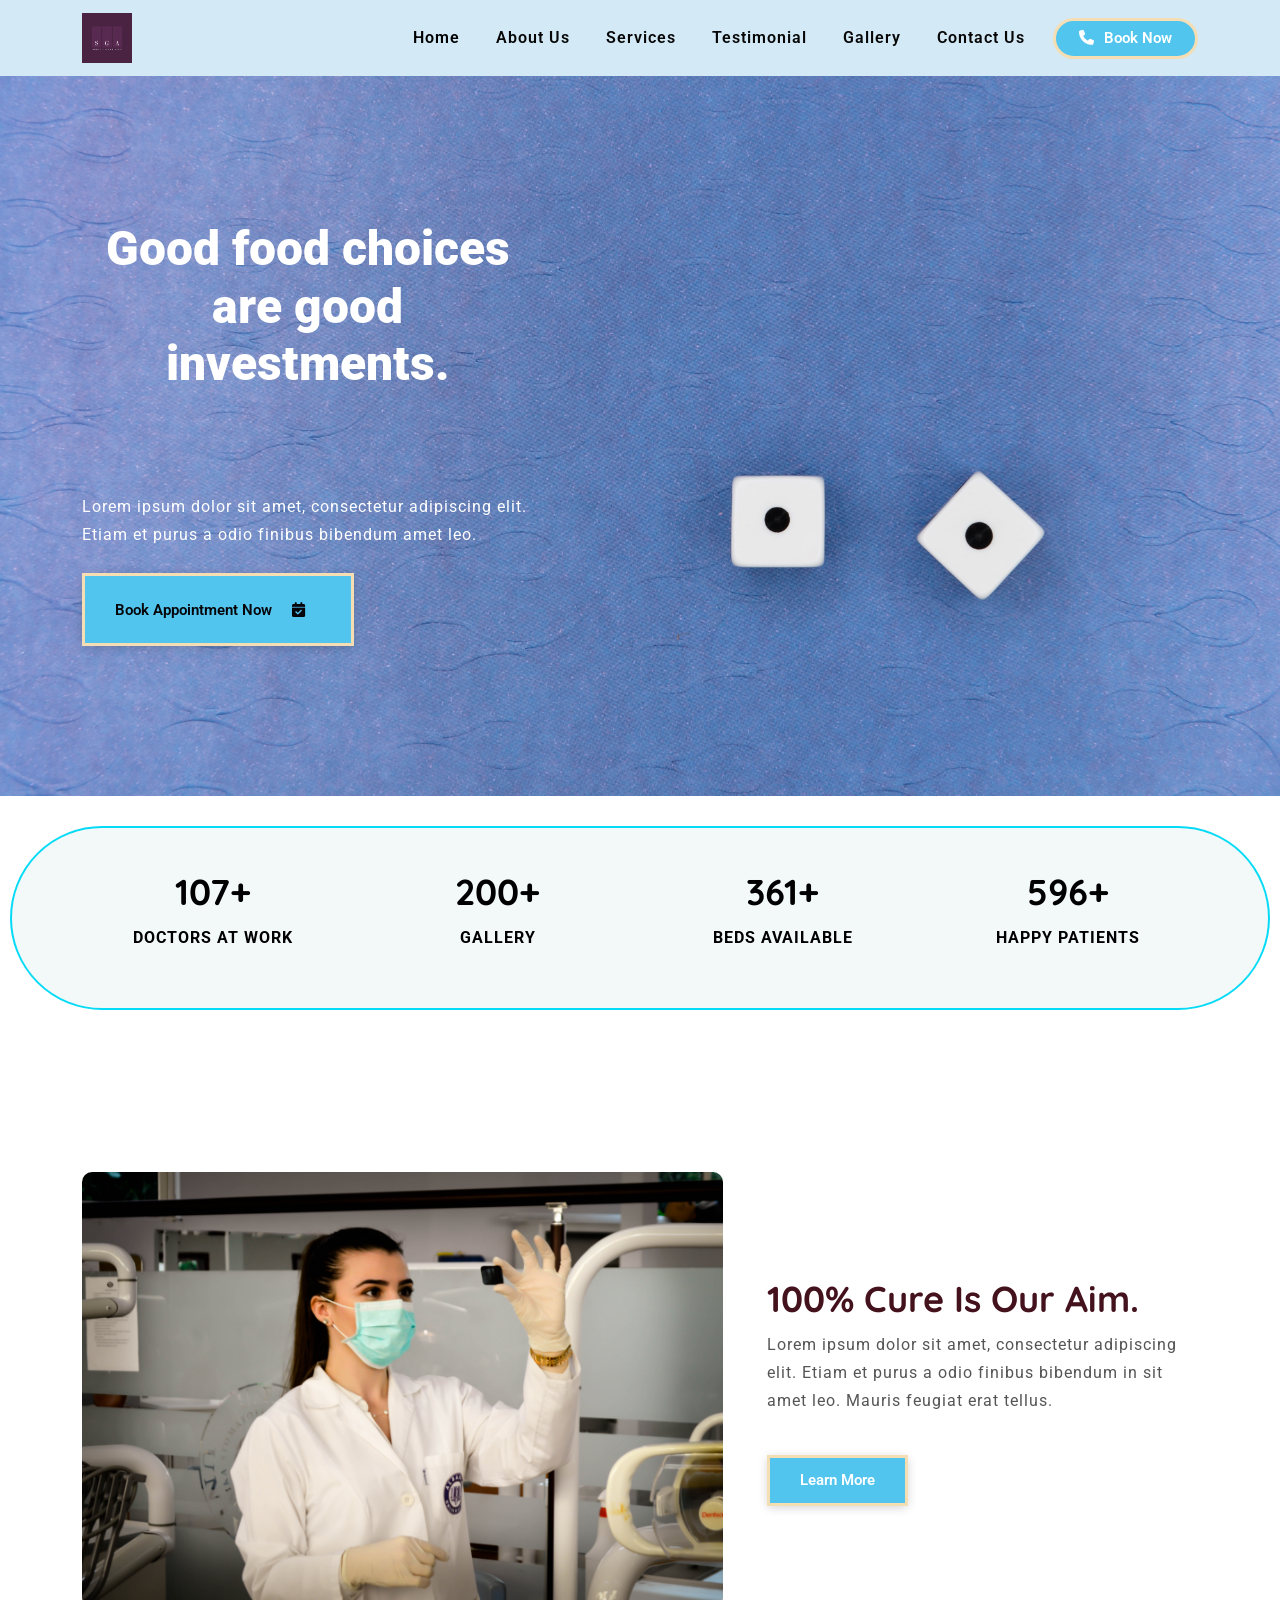
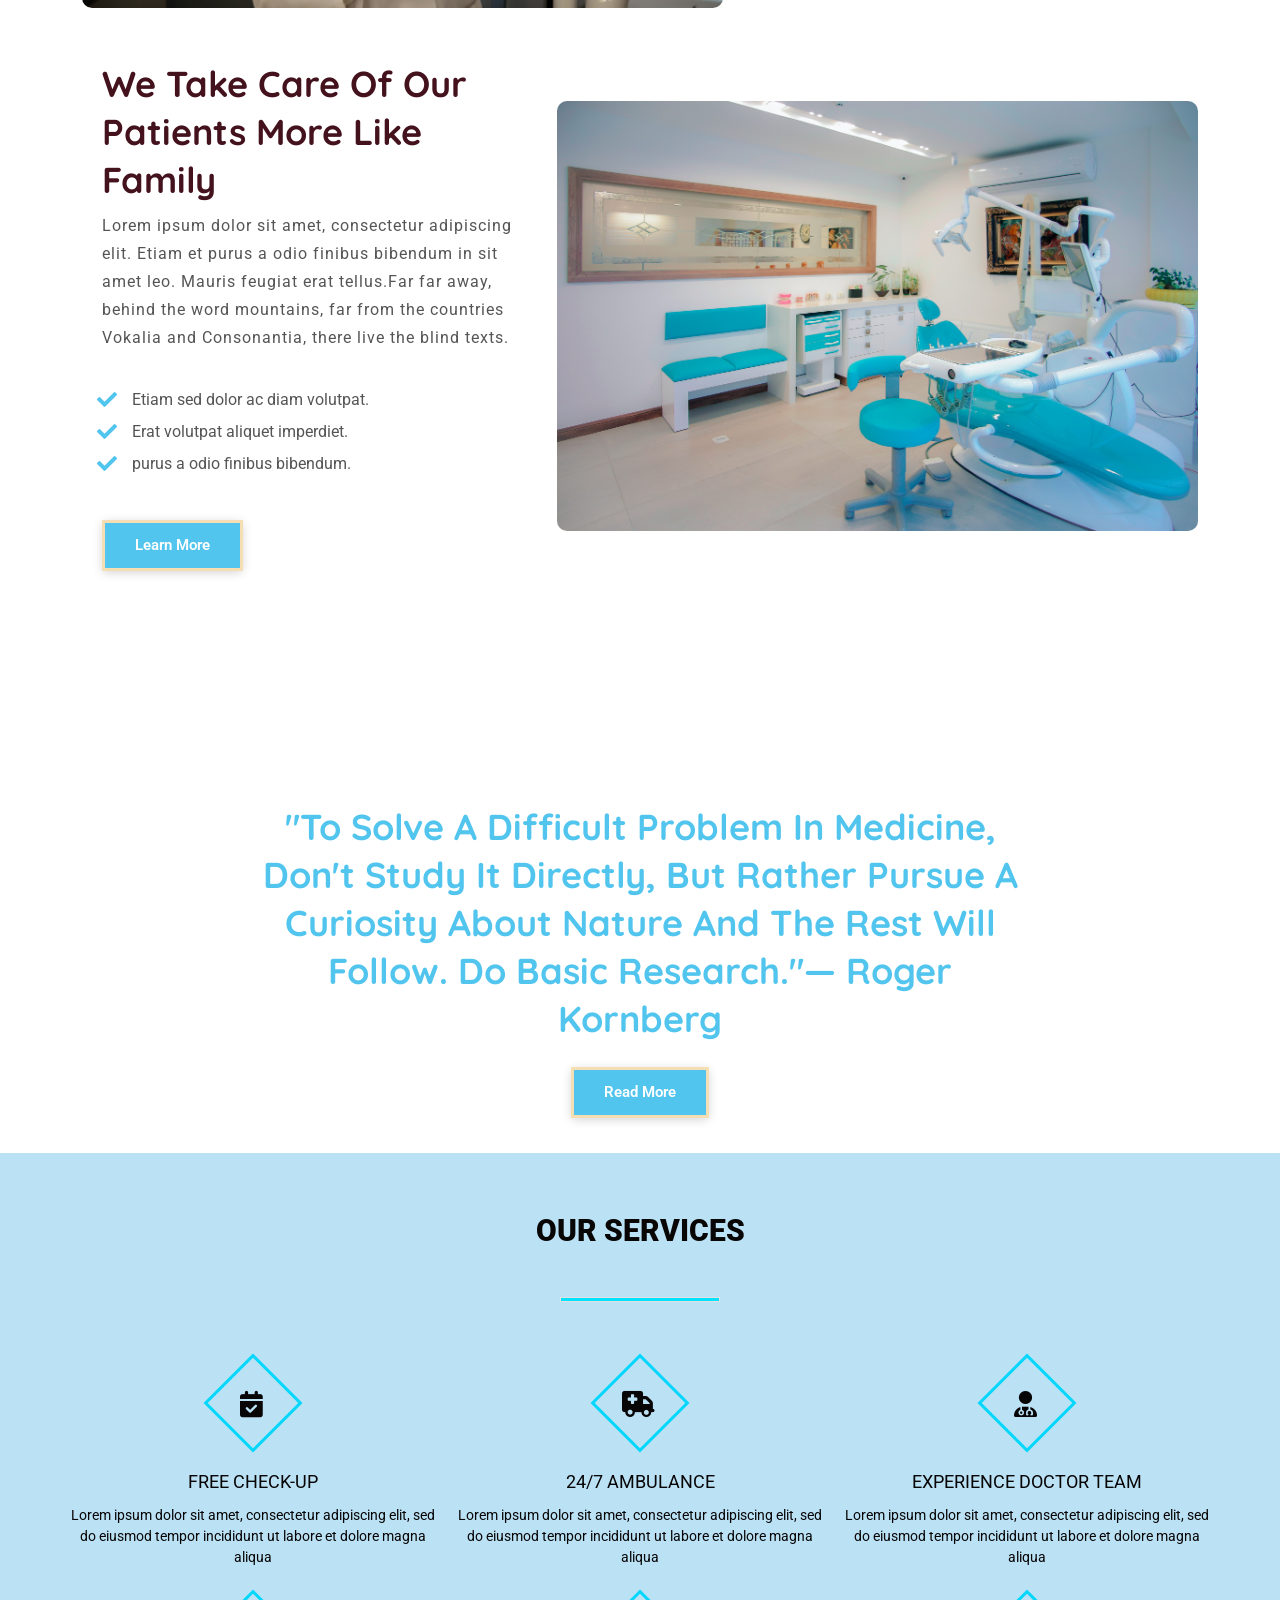
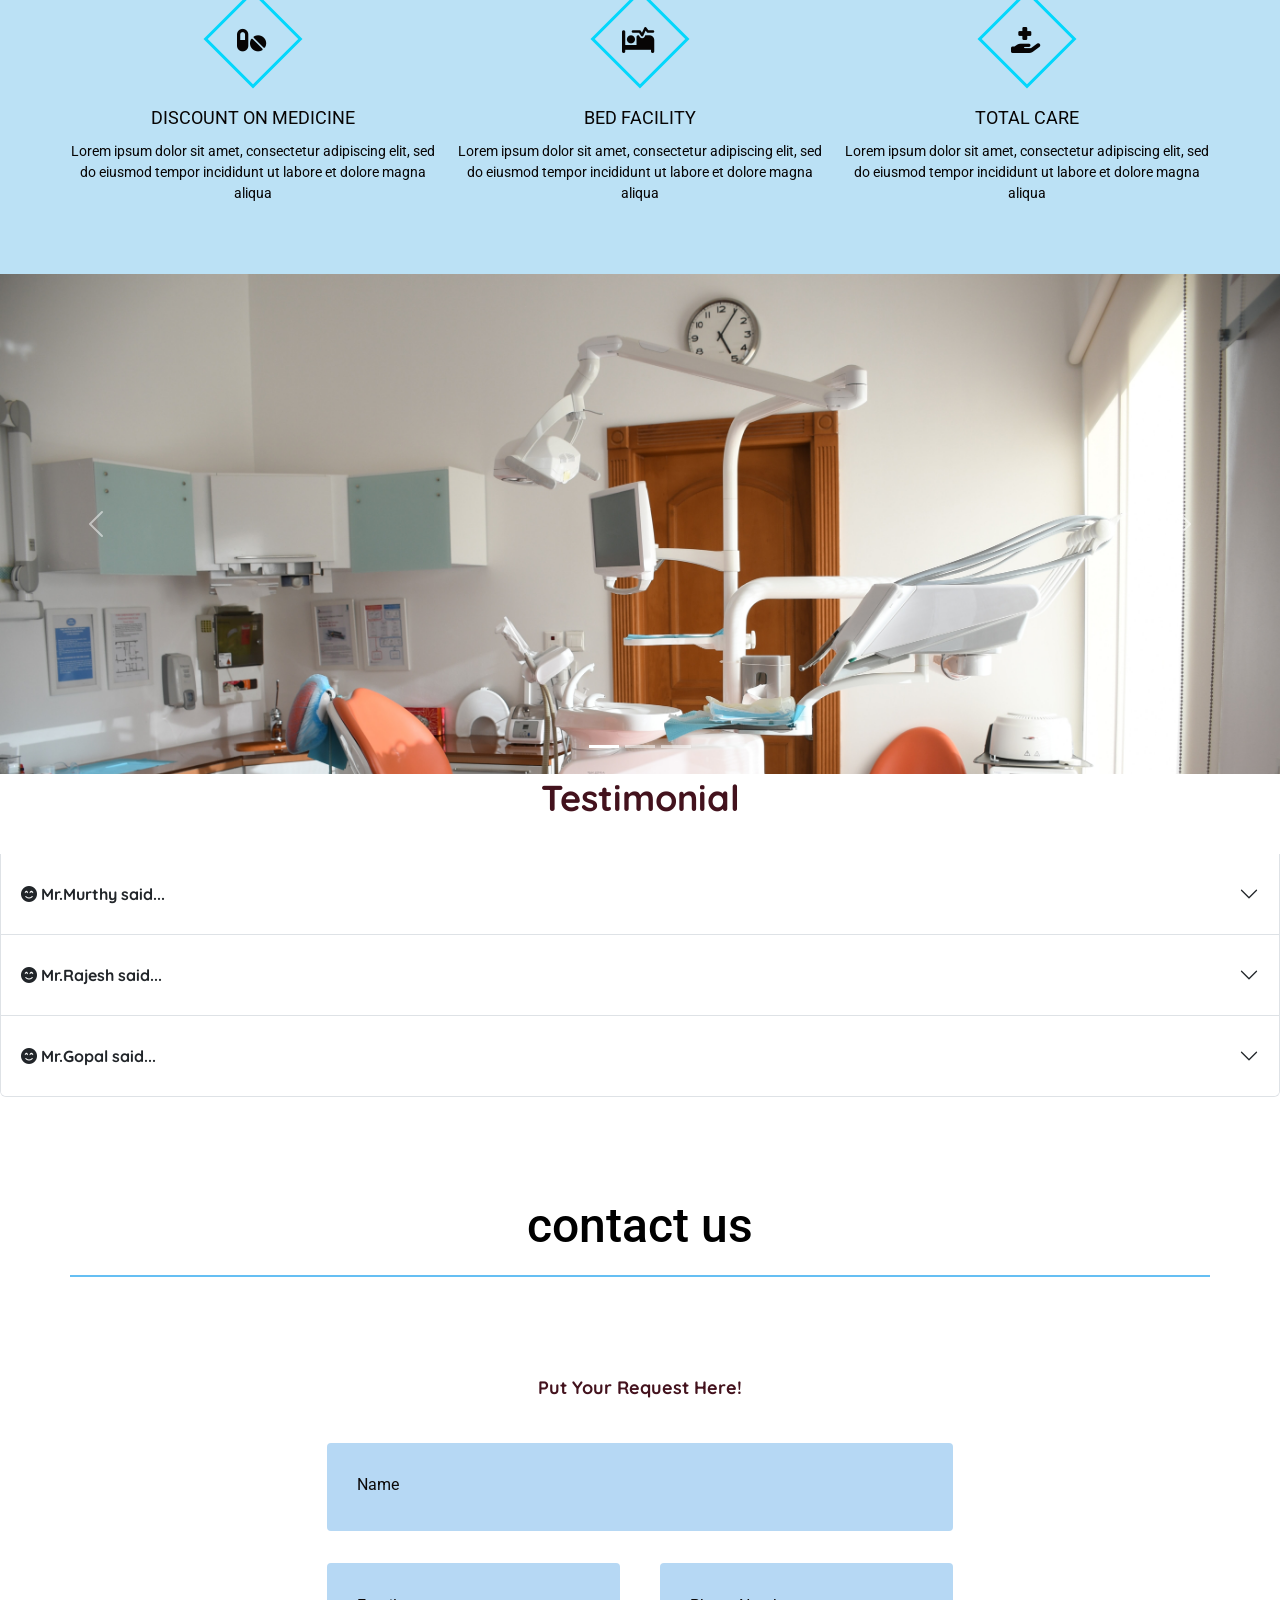
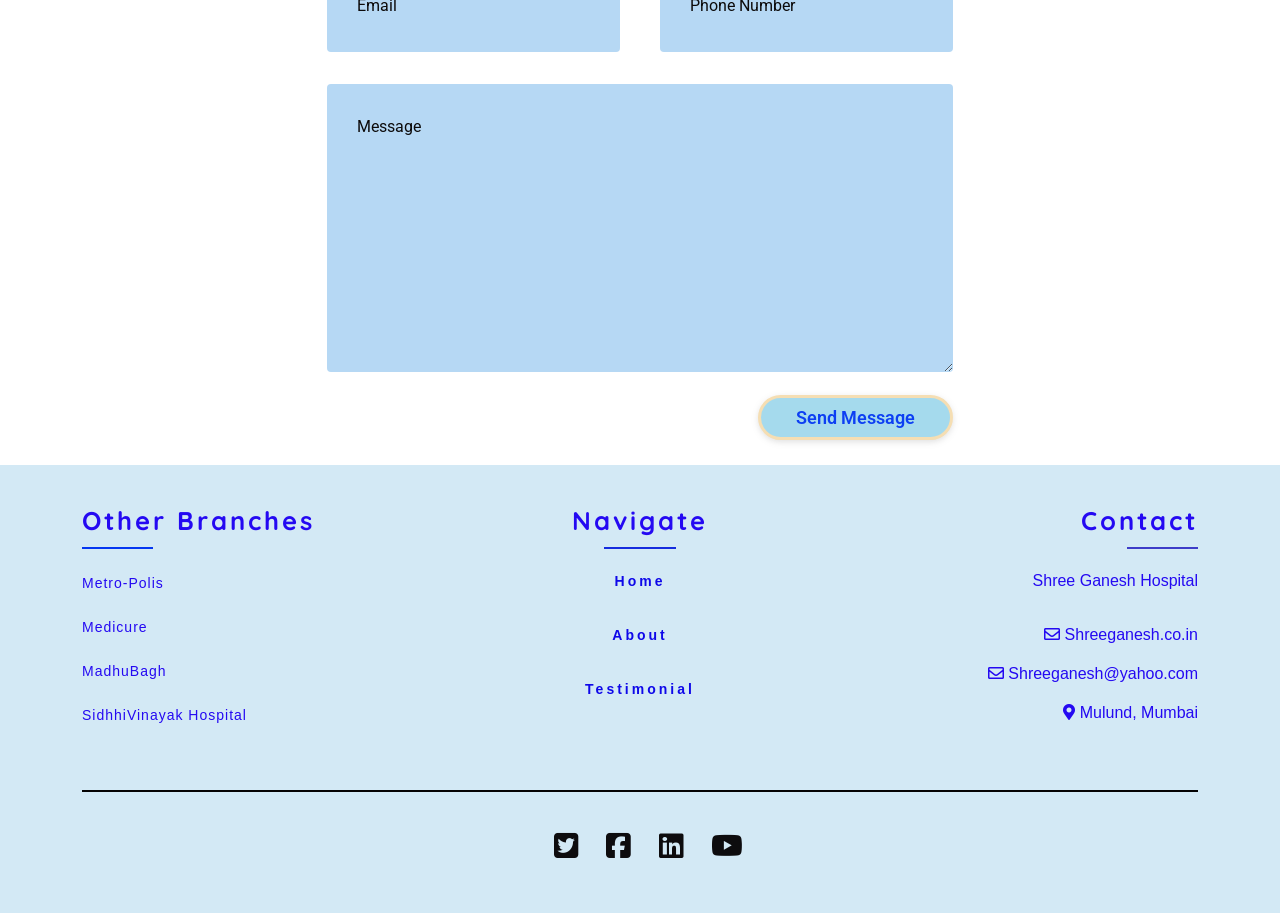
==== index.html @ 0e18c09f "cart" ====
<!DOCTYPE html>
<html lang="en">
<head>
  <meta charset="UTF-8">
  <meta name="viewport" content="width=device-width, initial-scale=1.0">
  <meta http-equiv="X-UA-Compatible" content="ie=edge">
  <link rel="shortcut icon" href="store/icons8-hospital-bed-16.png" type="image/x-icon">
  <meta name="Description" content="Enter your description here" />
  <title>Shree Ganesh Hospital</title>
  <!-- bootstrap CDN -->
  <link rel="stylesheet" href="https://cdnjs.cloudflare.com/ajax/libs/font-awesome/6.1.2/css/all.min.css" integrity="sha512-1sCRPdkRXhBV2PBLUdRb4tMg1w2YPf37qatUFeS7zlBy7jJI8Lf4VHwWfZZfpXtYSLy85pkm9GaYVYMfw5BC1A==" crossorigin="anonymous" referrerpolicy="no-referrer" />
  <link href="https://cdn.jsdelivr.net/npm/bootstrap@5.0.1/dist/css/bootstrap.min.css" rel="stylesheet">
  <link rel="stylesheet" href="https://cdnjs.cloudflare.com/ajax/libs/font-awesome/5.15.2/css/all.min.css">
 
  <!-- OWN CSS -->
  <link rel="stylesheet" href="cart.css">
  <link rel="stylesheet" href="css/responsive-style.css">
</head>

<body>
  <!-- header design -->
  <header>
    <nav class="navbar navbar-expand-lg navigation-wrap " style="background-color: rgb(211, 233, 245);">
      <div class="container">
        <a class="navbar-brand" href="#"><img src="store/shree ganesh agro Logo.png" width="50px"></a>
        <button class="navbar-toggler" type="button" data-bs-toggle="collapse" data-bs-target="#navbarText"
          aria-controls="navbarText" aria-expanded="false" aria-label="Toggle navigation">
          <i class="fas fa-stream navbar-toggler-icon"></i>
        </button>
        <div class="collapse navbar-collapse" id="navbarText">
          <ul class="navbar-nav ms-auto mb-2 mb-lg-0">
            <li class="nav-item">
              <a class="nav-link active" aria-current="page" href="#home">Home</a>
            </li>
            <li class="nav-item">
              <a class="nav-link" href="#about">About Us</a>
            </li>
            <li class="nav-item">
              <a class="nav-link" href="#explore-food">Services</a>
            </li>
            <li class="nav-item">
              <a class="nav-link" href="#testimonial">Testimonial</a>
            </li>
            <li class="nav-item">
                <a class="nav-link" href="#gallery">Gallery</a>
              </li>
            <li class="nav-item">
              <a class="nav-link" href="#faq">Contact Us</a>
            </li>
            <li><button class="main-btn" style="border-radius: 40px; "><i class="fa-solid fa-phone" style="margin-right: 10px;"></i>Book Now</button></li>
          </ul>
        </div>
      </div>
    </nav>
  </header>
   
  <!-- section-1 top-banner -->
  <section id="home" class="d-flex"  >
    <div class="container-fluid px-1 top-banner">
      <div class="container fluid">
        <div class="row">
        
            
          <div class="col-lg-5 col-md-6">
            <h1 style="color:white; margin-top: -50px;" >Good food choices are good investments.</h1>
            <p style="color: white;">Lorem ipsum dolor sit amet, consectetur adipiscing elit. Etiam et purus a odio finibus bibendum amet leo.
            </p>
            <div class="mt-4">
              <button class="main-btn" style="color: rgb(5, 5, 10);">Book  Appointment Now <i class="fa-solid fa-calendar-check p-3"></i></button>
            </div>
          </div>
        </div>
        
      </div>
    </div>

    <div class="containe ">
       
  </section>

  <!-- section-2 counter -->
  <section id="counter">
    <section class="counter-section">
      <div class="container">
        <div class="row text-center">
          <div class="col-md-3 mb-lg-0 mb-md-0 mb-5  " >
            <h2 style="color: black; ">
              <span id="count1"></span>+
            </h2>
            <p>Doctors at Work</p>
          </div>
          <div class="col-md-3 mb-lg-0 mb-md-0 mb-5  ">
            <h2 style="color: black;">
              <span id="count2"></span>+
            </h2>
            <p>Gallery</p>
          </div>
          <div class="col-md-3 mb-lg-0 mb-md-0 mb-5 ">
            <h2 style="color: black; " >
              <span id="count3"></span>+
            </h2>
            <p>Beds Available</p>
          </div>
          <div class="col-md-3 mb-lg-0 mb-md-0 mb-5 ">
            <h2 style="color: black; ">
              <span id="count4"></span>+
            </h2>
            <p>Happy Patients</p>
          </div>
        </div>
      </div>
    </section>
  </section>

  <!-- section-3 about-->
   <section id="about">
     <div class="about-section wrapper">
       <div class="container">
         <div class="row align-items-center">
           <div class="col-lg-7 col-md-12 mb-lg-0 mb-5">
             <div class="card border-0">
               <img src="store/ani-kolleshi-7jjnJ-QA9fY-unsplash.jpg" class="img-fluid">
             </div>
           </div>
           <div class="col-lg-5 col-md-12 text-sec">
            <h2>100% cure is our Aim.</h2>
            <p>Lorem ipsum dolor sit amet, consectetur adipiscing elit. Etiam et purus a odio finibus bibendum in sit
              amet leo. Mauris feugiat erat tellus.</p>
              <button class="main-btn mt-4">Learn More</button>
           </div>
         </div>
       </div>
       <div class="container food-type">
         <div class="row align-items-center">
           <div class="col-lg-5 col-md-12 text-sec mb-lg-0 mb-5">
            <h2>We take care of our Patients More like family</h2>
            <p>Lorem ipsum dolor sit amet, consectetur adipiscing elit. Etiam et purus a odio finibus bibendum in sit
              amet leo. Mauris feugiat erat tellus.Far far away, behind the word mountains, far from the countries
              Vokalia and Consonantia, there live the blind texts.</p>
            <ul class="list-unstyled py-3">
              <li>Etiam sed dolor ac diam volutpat.</li>
              <li>Erat volutpat aliquet imperdiet.</li>
              <li>purus a odio finibus bibendum.</li>
            </ul> 
            <button class="main-btn mt-4">Learn More</button>
           </div>
           <div class="col-lg-7 col-md-12">
             <div class="card border-0">
               <img src="store/benyamin-bohlouli-vVKh9xeLub4-unsplash.jpg" class="img-fluid">
             </div>
           </div>
         </div>
       </div>
     </div>
   </section>

  <!-- section-3 story-->
   <section id="story">
     <div class="story-section">
       <div class="container">
         <div class="row">
           <div class="col-sm-12">
             <div class="text-content">
     
              <h2>"To solve a difficult problem in medicine, don't study it directly, but rather pursue a curiosity about nature and the rest will follow. Do basic research."— Roger Kornberg

            </h2>
                <button class="main-btn mt-3">Read More</button>
             </div>
           </div>
         </div>
       </div>
     </div>
   </section>

  <!-- section-4 explore food-->
   <section id="explore-food">
    <div class='information-container'>
        <div class='inner-container'>
          <h1 class='section-title'>Our Services</h1>
          <div class='border'></div>
            <div class='service-container'>
              
              <div class='service-box'>
                <div class='service-icon'>
                    <i class="fa-solid fa-calendar-check"></i>
                </div>
                <div class='service-title'>Free Check-Up</div>
                <div class='description'>
                  Lorem ipsum dolor sit amet, consectetur adipiscing              elit, sed do eiusmod tempor incididunt ut labore              et dolore magna aliqua
                </div>
              </div>
              
              <div class='service-box'>
                <div class='service-icon'>
                    <i class="fa-solid fa-truck-medical"></i>
                </div>
                <div class='service-title'>24/7 Ambulance</div>
                <div class='description'>
                  Lorem ipsum dolor sit amet, consectetur adipiscing              elit, sed do eiusmod tempor incididunt ut labore              et dolore magna aliqua
                </div>
              </div>
              
              <div class='service-box'>
                <div class='service-icon'>
                    <i class="fa-solid fa-user-doctor"></i>
                </div>
                <div class='service-title'>Experience Doctor Team</div>
                <div class='description'>
                  Lorem ipsum dolor sit amet, consectetur adipiscing              elit, sed do eiusmod tempor incididunt ut labore              et dolore magna aliqua
                </div>
              </div>
              
              <div class='service-box'>
                <div class='service-icon'>
                    <i class="fa-solid fa-pills"></i>
                </div>
                <div class='service-title'>Discount On Medicine</div>
                <div class='description'>
                  Lorem ipsum dolor sit amet, consectetur adipiscing              elit, sed do eiusmod tempor incididunt ut labore              et dolore magna aliqua
                </div>
              </div>
              
              <div class='service-box'>
                <div class='service-icon'>
                    <i class="fa-solid fa-bed-pulse"></i>
                </div>
                <div class='service-title'>Bed Facility</div>
                <div class='description'>
                  Lorem ipsum dolor sit amet, consectetur adipiscing              elit, sed do eiusmod tempor incididunt ut labore              et dolore magna aliqua
                </div>
              </div>
              
              <div class='service-box'>
                <div class='service-icon'>
                    <i class="fa-solid fa-hand-holding-medical"></i>
                </div>
                <div class='service-title'>Total Care</div>
                <div class='description'>
                  Lorem ipsum dolor sit amet, consectetur adipiscing              elit, sed do eiusmod tempor incididunt ut labore              et dolore magna aliqua
                </div>
              </div>
              
            </div>
          </div>
        </div>
   </section>


<!-- Section -gallery -->

<section id="gallery" >
    <div id="carouselExampleIndicators" class="carousel slide " data-bs-ride="carousel">
        <div class="carousel-indicators">
          <button type="button" data-bs-target="#carouselExampleIndicators" data-bs-slide-to="0" class="active" aria-current="true" aria-label="Slide 1"></button>
          <button type="button" data-bs-target="#carouselExampleIndicators" data-bs-slide-to="1" aria-label="Slide 2"></button>
          <button type="button" data-bs-target="#carouselExampleIndicators" data-bs-slide-to="2" aria-label="Slide 3"></button>
        </div>
        <div class="carousel-inner">
          <div class="carousel-item active">
            <img src="store/atikah-akhtar-XJptUS8nbhs-unsplash.jpg" class="d-block w-100 " alt="...">
          </div>
          <div class="carousel-item">
            <img src="store/sandro-porfirio-d7BwTSp3uQs-unsplash.jpg" class="d-block w-100" alt="...">
          </div>
          <div class="carousel-item">
            <img src="store/yunming-wang-eflLpWC1Geo-unsplash.jpg" class="d-block w-100" alt="...">
          </div>
        </div>
        <button class="carousel-control-prev" type="button" data-bs-target="#carouselExampleIndicators" data-bs-slide="prev">
          <span class="carousel-control-prev-icon" aria-hidden="true"></span>
          <span class="visually-hidden">Previous</span>
        </button>
        <button class="carousel-control-next" type="button" data-bs-target="#carouselExampleIndicators" data-bs-slide="next">
          <span class="carousel-control-next-icon" aria-hidden="true"></span>
          <span class="visually-hidden">Next</span>
        </button>
      </div>
</section>



  <!-- Section-5 testimonial-->
   <section id="testimonial" >

    <div class="accordion" id="accordionExample">
        <div class="text-center pb-4  ">
            <h2 >Testimonial</h2>
           </div>
        <div class="accordion-item">
          <h2 class="accordion-header" id="headingOne">
            <button class="accordion-button collapsed" type="button" data-bs-toggle="collapse" data-bs-target="#collapseOne" aria-expanded="true" aria-controls="collapseOne">
             <strong><i class="fa-solid fa-face-smile-beam"></i> Mr.Murthy said...</strong>
            </button>
          </h2>
          <div id="collapseOne" class="accordion-collapse collapse " aria-labelledby="headingOne" data-bs-parent="#accordionExample">
            <div class="accordion-body">
                <p>The services that I receive from (DN) is excellent. Dr. (Name) and the staff are friendly and ensure that I am properly informed about my health and care. I would have no qualms in recommending them to friendly and friends.</p>
            </div>
          </div>
        </div>
        <div class="accordion-item">
          <h2 class="accordion-header" id="headingTwo">
            <button class="accordion-button collapsed" type="button" data-bs-toggle="collapse" data-bs-target="#collapseTwo" aria-expanded="false" aria-controls="collapseTwo">
                <strong> <i class="fa-solid fa-face-smile-beam"></i> Mr.Rajesh said...</strong>
            </button>
          </h2>
          <div id="collapseTwo" class="accordion-collapse collapse" aria-labelledby="headingTwo" data-bs-parent="#accordionExample">
            <div class="accordion-body">
              <strong>This is the second item's accordion body.</strong> It is hidden by default, until the collapse plugin adds the appropriate classes that we use to style each element. These classes control the overall appearance, as well as the showing and hiding via CSS transitions. You can modify any of this with custom CSS or overriding our default variables. It's also worth noting that just about any HTML can go within the <code>.accordion-body</code>, though the transition does limit overflow.
            </div>
          </div>
        </div>
        <div class="accordion-item">
          <h2 class="accordion-header" id="headingThree">
            <button class="accordion-button collapsed" type="button" data-bs-toggle="collapse" data-bs-target="#collapseThree" aria-expanded="false" aria-controls="collapseThree">
                <strong><i class="fa-solid fa-face-smile-beam"></i> Mr.Gopal said...</strong>
            </button>
          </h2>
          <div id="collapseThree" class="accordion-collapse collapse" aria-labelledby="headingThree" data-bs-parent="#accordionExample">
            <div class="accordion-body">
              <strong>This is the third item's accordion body.</strong> It is hidden by default, until the collapse plugin adds the appropriate classes that we use to style each element. These classes control the overall appearance, as well as the showing and hiding via CSS transitions. You can modify any of this with custom CSS or overriding our default variables. It's also worth noting that just about any HTML can go within the <code>.accordion-body</code>, though the transition does limit overflow.
            </div>
          </div>
        
        </div>
      </div>
   </section>

  <!-- section-6 faq-->
   <section id="faq">
    <div class="container">
        <div class="row">
                <h1 style="font-weight: 500;padding-bottom: 20px; border-bottom: 2px solid rgb(101, 191, 243);">contact us</h1>
        </div>
        <div class="row">
                <h4 style="text-align:center">Put Your Request Here!</h4>
        </div>
        <div class="row input-container">
                <div class="col-xs-12">
                    <div class="styled-input wide">
                        <input type="text" required />
                        <label>Name</label> 
                    </div>
                </div>
                <div class="col-md-6 col-sm-12">
                    <div class="styled-input">
                        <input type="text" required />
                        <label>Email</label> 
                    </div>
                </div>
                <div class="col-md-6 col-sm-12">
                    <div class="styled-input" style="float:right;">
                        <input type="text" required />
                        <label>Phone Number</label> 
                    </div>
                </div>
                <div class="col-xs-12">
                    <div class="styled-input wide">
                        <textarea required></textarea>
                        <label>Message</label>
                    </div>
                </div>
                <div class="col-xs-12">
                    <div class="btn-lrg submit-btn main-btn">Send Message</div>
                </div>
        </div>
    </div>
    
   </section>

  <!-- section-7 book-food-->


  <!-- section-8 newslettar-->
  
  <!-- section-9 footer-->
  <footer id="footer">
   
    <!-- footer -->
    <div class="footer">
        <div class="container">
            <div class="row">
                <div class="col-md-4 col-xs-12">
                    <div class="first">
                        <h4>Other Branches</h4>
                        <p> Metro-Polis</p>
                        <p> Medicure</p>
                        <p> MadhuBagh</p>
                        <p> SidhhiVinayak Hospital</p>
                      
                        
                    </div>
                </div>

                <div class="col-md-4 col-xs-12">
                    <div class="second">
                        <h4> Navigate</h4>
                        <ul>
                            <li><a href="#home">Home</a></li>
                            <li><a href="#about">About</a></li>
                            <li><a href="#testimonial">Testimonial</a></li>
               
                        </ul>
                    </div>
                </div>

                <div class="col-md-4 col-xs-12">
                    <div class="third">
                        <h4> Contact</h4>
                        <ul>
                            <li>Shree Ganesh Hospital </li>
                            <li></li>


                          <li><i class="far fa-envelope"></i> Shreeganesh.co.in</li>
                            <li><i class="far fa-envelope"></i> Shreeganesh@yahoo.com</li>


                          <li><i class="fas fa-map-marker-alt"></i> Mulund, Mumbai </li>
                        </ul>
                    </div>
                </div>
            </div>
        </div>
        <div class="container">
            <div class="row">
                <div class="col-12">
                    <div class="line"></div>
                    <div class="second2">
                        <a href="https://codepen.io/AndreeaBunget" target="_blank"> <i class="fa-brands fa-square-twitter  fa-2x margin  "></i></a>
                        <a href="https://github.com/WebDeveloperCodeRep" target="_blank"> <i class="fa-brands fa-square-facebook fa-2x margin"></i></a>
                        <a href="https://www.linkedin.com/in/andreea-mihaela-bunget-a4248812b/" target="_blank"> <i class="fab fa-linkedin fa-2x margin"></i></a>
                        <a href="https://www.youtube.com/channel/UCX674BUbomzBCakbb75lhfA?view_as=subscriber" target="_blank"><i class="fab fa-youtube fa-2x margin" ></i></a>

                    </div>

                </div>
            </div>
            </div>
    </div>
   

  </footer>
   

  <!-- JS Libraries -->
  <script src="https://cdn.jsdelivr.net/npm/@popperjs/core@2.9.2/dist/umd/popper.min.js"></script>
  <script src="https://cdn.jsdelivr.net/npm/bootstrap@5.0.1/dist/js/bootstrap.min.js"></script>
  <!-- own js -->
  <script src="cart.js"></script>
</body>
</html>
---- cart.css ----
@import url('https://fonts.googleapis.com/css2?family=Quicksand:wght@300;400;500;600;700&family=Roboto:wght@100;300;400;500;700;900&display=swap');

*,
*:after,
*:before {
  -webkit-box-sizing: border-box;
  box-sizing: border-box;
  margin: 0;
  padding: 0;
}

:active,
:hover,
:focus {
  outline: 0 !important;
  outline-offset: 0;
}

a,
a:hover {
  text-decoration: none;
}

a:hover {
  color: rgb(70, 18, 66) !important;
}

ul,
ol {
  margin: 0;
  padding: 0;
}


/*===== Variable Define =====*/
:root {
  --primary-color: rgb(82, 197, 238);
  --secondry-color: #43121d;
  --third-color: #f98169;
  --white-color: #fff;
  --text-color: #555;
  --text-gray: #999;
  --black-color: #000;
  --primary-font: 'Roboto', sans-serif;
  --secondry-font: 'Quicksand', sans-serif;
}

html {
  scroll-behavior: smooth;
}

body {
  font-family: var(--primary-font);
  font-size: 100%;
  font-weight: 400;
  
}

/*
=========================================
    Custom Scrollbar
=========================================
*/ 

::-webkit-scrollbar {
  width: 0.625rem;
  
} 
::-webkit-scrollbar-track {
  background:white; 
} 
::-webkit-scrollbar-thumb {
  background:skyblue; 
} 

/*


   Custom CSS Design

   
*/

h1 {
  font-size: 3rem;
  font-weight: 900;
  margin-bottom: 3rem;
  color: black;
}

h2 {
  font-weight: 700;
  font-size: 2.25rem;
  text-transform: capitalize;
  font-family: var(--secondry-font);
  color: var(--secondry-color);
  line-height: 3rem;

}

h4 {
  color: var(--secondry-color);
  font-family: var(--secondry-font);
  text-transform: capitalize;
  font-size: 18px;
  font-weight: 800;
  margin-bottom: 0.5rem;
}

h5 {
  color: var(--primary-color);
  text-transform: capitalize;
  font-family: var(--secondry-font);
  font-size: 1rem;
  font-weight: 700;
  margin-bottom: 0.5rem;
}

p {
  font-size: 1rem;
  color: var(--text-color);
  font-weight: 400;
  line-height: 1.75rem;
  letter-spacing: 1px;
}

.main-btn {
  display: inline-block;
  padding: 0.625rem 1.875rem;
  line-height: 1.5625rem;
  background-color: var(--primary-color);
  border: 0.1875rem solid wheat;
  color: var(--white-color);
  font-size: 0.9375rem;
  font-weight: 600;
  text-transform: capitalize;
  box-shadow: 0px 2px 10px -1px rgb(0 0 0 / 19%);
  -webkit-transition: all .4s ease-out 0s;
  -o-transition: all .4s ease-out 0s;
  -moz-transition: all .4s ease-out 0s;
  transition: all .4s ease-out 0s;
}

.white-btn {
  padding: 0.625rem 1.875rem;
  line-height: 25px;
  background-color: var(--white-color);
  border: 0.1875rem solid var(--white-color);
  color: var(--text-color);
  font-size: 0.9375rem;
  font-weight: 600;
  text-transform: capitalize;
  box-shadow: 0px 2px 10px -1px rgb(0 0 0 / 19%);
  -webkit-transition: all .4s ease-out 0s;
  -o-transition: all .4s ease-out 0s;
  -moz-transition: all .4s ease-out 0s;
  transition: all .4s ease-out 0s;
}

.main-btn:hover {
  background-color: transparent;
  color: black;
}

.white-btn:hover {
  background-color: transparent;
  color: black;
  border-color: var(--primary-color);
}

.wrapper {
  padding-top: 8.25rem;
  padding-bottom: 8.25rem;
}

.text-content {
  width: 70%;
  margin: auto;
}

.counter-section h2,
.testimonial-section h2,
.book-food-text h2 {
  color: var(--white-color);
}

/*
==========================================
   Header Design
==========================================
*/
.navigation-wrap{
  position:fixed;
  width:100%;
  left:0;
  z-index:1000;
  -webkit-transition:all 0.3s ease-out;
  transition:all 0.3s ease-out;
} 
.navigation-wrap .nav-item{
  padding:0 0.625rem;
  transition:all 200ms linear;
}
.navbar-toggler:focus{
  outline:unset;
  border:unset;
  box-shadow: none;
}
.nav-link{
  font-size:1rem;
  font-weight: 600;
  text-transform: capitalize;
  color:rgb(7, 7, 7);
  letter-spacing: 1px;
}
.navigation-wrap .main-btn{
  padding:0.3125rem 1.4375rem;
  box-shadow: none;
  margin-left:0.625rem;
} 

/* Change navbar styling on scroll */

.navigation-wrap.scroll-on{
  position:fixed;
  top:0;
  left:0;
  width:100%;
  background:var(--white-color);
  box-shadow: 0 0.125rem 1.75rem 0 rgb(0,0,0,0.09);
  transition:all .15s ease-in-out 0s;
}
 


/*
==========================================
   top-banner Design
==========================================
*/
.top-banner{
  width:100%;
  background: url('store/markus-winkler-_Mpp6YZytzg-unsplash.jpg') no-repeat center;
  background-size:cover;
  padding:16.875rem 0 9.375rem;
}

 

/*
==========================================
  counter Design
==========================================
*/
.counter-section{
    margin: 30px 10px;
    
  background-color: rgb(243, 248, 249);
  padding:2.5rem 0;
  border: 2px solid rgb(5, 219, 247);
  border-radius: 100px;
  
  
}
.counter-section p{
  color:black;
  font-weight: 700;
  text-transform: uppercase;
  
}

#count1,#count2,#count3,#count4{

    color: black;
}
 

/*
==========================================
 about section Design
==========================================
*/
.about-section{
  background: var(--white-color);
}
.about-section .card,
.about-section .card img{
  border-radius: 0.625rem;
}
.about-section .text-sec{
  padding-left:2rem;
}
 
/*
==========================================
 food type section Design
==========================================
*/
 .food-type{
   padding-top:3.25rem;
 }
.food-type ul li{
  font-size:1rem;
  color:var(--text-color);
  line-height: 32px;
  position:relative;
  margin-left: 30px;
}
.food-type ul li::before{
  position:absolute;
  left:-2.1875rem;
  color:var(--primary-color);
  font-size: 1.25rem;
  font-family: "Font Awesome 5 Free";
  content:'\f00c';
  display:inline-block;
  padding-right:3px;
  vertical-align:middle;
  font-weight: 900;
}
.story-section{
  width:100%;
  height:28.125rem;
  background: url('../images/bg/bg-2.jpg') no-repeat center;
  background-size: cover;
  padding-top:100px;
  text-align: center;
} 
.story-section h2{
  color:var(--primary-color);
}


/* caraousel setting */
.carousel-item {

    height: 500px;
  }
  
  .item img {
      position: absolute;
      top: 0;
      left: 0;
      min-height: 500px;
  }



  


/* ==========================================
 explore food section Design
==========================================
*/ 
.information-container {
    background-color: rgb(187, 225, 245);
  
    background-size: cover;
    padding: 60px 0;
  }
  
  .inner-container {
    width: 100%;
    max-width: 1200px;
    margin: auto;
    padding: 0 20px;
    overflow: hidden;
  }
  
  .section-title {
    text-align: center;
    color: rgb(9, 6, 6);
    text-transform: uppercase;
    font-size: 30px;
  }
  
  .border {
    width: 160px;
    height: 5px;
    background: #02e2fa;
    margin: 40px auto;
  }
  
  .service-container {
    display: flex;
    flex-wrap: wrap;
    justify-content: center;
  }
  
  .service-box {
    max-width: 33.33%;
    padding: 10px;
    text-align: center;
    color: rgb(7, 5, 5);
    cursor: pointer;
  }
  
  .service-icon {
    display: inline-block;
    width: 70px;
    height: 70px;
    border: 3px solid #03d7fc;
    transform: rotate(45deg);
    margin-bottom: 30px;
    margin-top: 16px;
  }
  
  .service-icon i {
    line-height: 70px;
    transform: rotate(-45deg);
    font-size: 26px;
  }
  
  .service-box:hover .service-icon {
    background: #f4f4f7;
    color: rgb(8, 6, 6);
  }
  
  .service-title {
    font-size: 18px;
    text-transform: uppercase;
    margin-bottom: 10px;}
  .description {
    font-size: 14px;
  }
  
  @media screen and (max-width:960px) {
    .service-box {
      max-width: 45%;
    }
  }
  
  @media screen and (max-width:768px) {
    .service-box {
      max-width: 50%;
    }
  }
  
  @media screen and (max-width:480px) {
    .service-box {
      max-width: 100%;
    }
  }

/*
==========================================
 testimonial section Design
==========================================
*/
.testimonial-section{
  background-color: var(--primary-color);
}
.testimonial-section .carousel-item{
  margin-top:3rem;
  padding:10rem 3.125rem;
  background-color:var(--white-color);
  border-radius: 0.9375rem;
  text-align: center;
} 
.testimonial-section .carousel-caption img{
  max-width:5rem;
  border-radius: 50%;
  padding:0.3125rem;
}

.testimonial-section .carousel-item .carousel-caption p{
  font-size: 1.3125rem;
  line-height: 2.0625rem;
  padding:0 11% 0.625rem;
}
.testimonial-section .carousel-indicators{
  bottom:-2.8125rem;
}
.testimonial-section .carousel-indicators button{
  width:15px;
  height:15px;
  outline:none;
  border-radius: 50%;
  border:none;
  margin-right:1rem;
  opacity:0.2;
}
.testimonial-section .carousel-indicators button.active{
  opacity:1;
}


/*
==========================================
FAQ section Design
==========================================
*/
input:focus ~ label, textarea:focus ~ label, input:valid ~ label, textarea:valid ~ label {
    font-size: 0.75em;
    color: rgb(15, 13, 13);
    top: -5px;
    -webkit-transition: all 0.225s ease;
    transition: all 0.225s ease;
    
}

.styled-input {
    float: left;
    width: 293px;
    margin: 1rem 0;
    position: relative;
    border-radius: 4px;
}

@media only screen and (max-width: 768px){
    .styled-input {
        width:100%;
    }
}

.styled-input label {
    color: rgb(12, 10, 10);
    padding: 1.3rem 30px 1rem 30px;
    position: absolute;
    top: 10px;
    left: 0;
    -webkit-transition: all 0.25s ease;
    transition: all 0.25s ease;
    pointer-events: none;
}

.styled-input.wide { 
    width: 650px;
    max-width: 100%;
}

input,
textarea {
    padding: 30px;
    border: 0;
    width: 100%;
    font-size: 1.2rem;
    background-color: #b6d8f4;
    color: rgb(13, 12, 12);
    border-radius: 4px;
}

input:focus,
textarea:focus { outline: 0; }

input:focus ~ span,
textarea:focus ~ span {
    width: 100%;
    -webkit-transition: all 0.075s ease;
    transition: all 0.075s ease;
}

textarea {
    width: 100%;
    min-height: 15em;
}

.input-container {
    width: 650px;
    max-width: 100%;
    margin: 20px auto 25px auto;
}

.submit-btn {
    float: right;
    padding: 7px 35px;
    border-radius: 60px;
    display: inline-block;
    background-color: #a5daed;
    color: rgb(13, 63, 243);
    font-size: 18px;
    cursor: pointer;
    box-shadow: 0 2px 5px 0 rgba(0,0,0,0.06),
              0 2px 10px 0 rgba(0,0,0,0.07);
    -webkit-transition: all 300ms ease;
    transition: all 300ms ease;
}

.submit-btn:hover {
    transform: translateY(1px);
    box-shadow: 0 1px 1px 0 rgba(0,0,0,0.10),
              0 1px 1px 0 rgba(0,0,0,0.09);
}

@media (max-width: 768px) {
    .submit-btn {
        width:100%;
        float: none;
        text-align:center;
    }
}

input[type=checkbox] + label {
  color: #ccc;
  font-style: italic;
} 

input[type=checkbox]:checked + label {
  color: #f00;
  font-style: normal;
}

/* Form Control */
.newsletter{
  width:55%;
  margin:0 auto;
}
.newsletter .form-control{
  height:3.225rem;
  padding:0 1.25rem;
  font-size: 0.875rem; 
  width:100%;
  border:none;
  border-radius: 0;
  background:transparent;
  border:0.1875rem solid var(--text-gray);
  color:var(--black-color);
  font-weight: 700;
}
.newsletter .form-control:hover,
.newsletter .form-control:focus{
  outline:none;
  box-shadow: none;
  border-color:var(--primary-color);
}

/*
==========================================
footer section Design
==========================================
*/
.footer{
    background-color: rgb(211, 233, 245);
}
.footer {
    /* background: linear-gradient(rgba(0,0,0,0.7),rgba(0,0,0,0.7)), url("http://andreeabunget.co.uk/Img/footer.jpg");
    background-size: cover;
     */
}



.first {
    margin-top: 40px;
    margin-bottom: 50px;
    color: rgb(6, 2, 2);
    font-family: 'Poppins', sans-serif;
}

    .first h4 {
        font-size: 20px;
        letter-spacing: 3px;
        position: relative;
        margin-bottom: 20px;
        font-size: 1.6em;
        color: rgb(36, 9, 242);
        padding-bottom: 0.5em;
    }

        .first h4::after {
            content: '';
            background: #0437f1;
            width: 20%;
            height: 2px;
            position: absolute;
            bottom: 0;
            left: 0;
        }

    .first p {
        font-size: 14px;
        color: rgb(36, 9, 242);
    }

.second {
    margin-top: 40px;
    margin-bottom: 50px;
    color: rgb(36, 9, 242);
    font-family: 'Poppins', sans-serif;
    text-align: center;
}

.second2 {
    margin-top: 40px;
    margin-bottom: 50px;
    color: rgb(36, 9, 242);
    font-family: 'Poppins', sans-serif;
    text-align: center;
}

.second h4 {
    font-size: 20px;
    letter-spacing: 3px;
    position: relative;
    margin-bottom: 20px;
    font-size: 1.6em;
    color: rgb(36, 9, 242);
    padding-bottom: 0.5em;
}

    .second h4::after {
        content: '';
        background: #152cde;
        width: 20%;
        height: 2px;
        position: absolute;
        bottom: 0;
        left: 40%;
    }


.second li {
    list-style: none;
    padding-bottom: 30px;
}

.second a {
    color: rgb(15, 8, 233);
    text-decoration: none;
    letter-spacing: 3px;
    font-weight: bold;
    font-size: 14px;
    transition: 0.2s;
}
.second2 a {
    color: rgb(13, 12, 14);
    text-decoration: none;
    letter-spacing: 3px;
    font-weight: bold;
    font-size: 14px;
    transition: 0.2s;
}

    .second a:hover, .second2 a:hover {
        color: white;
        
       
     

    }



.third {
    margin-top: 40px;
    margin-bottom: 50px;
    color: rgb(36, 9, 242);
    font-family: 'Poppins', sans-serif;
    text-align: right;
}


    .third h4 {
        font-size: 20px;
        letter-spacing: 3px;
        position: relative;
        margin-bottom: 20px;
        font-size: 1.6em;
        color: rgb(36, 9, 242);
        padding-bottom: 0.5em;
    }


        .third h4::after {
            content: '';
            background: #3d3dc8;
            width: 20%;
            height: 2px;
            position: absolute;
            bottom: 0;
            left: 80%;
        }



    .third li {
        list-style: none;
        padding-bottom: 15px;
    }


    .third a {
        color: rgb(206, 206, 206);
        text-decoration: none;
        letter-spacing: 3px;
        font-weight: bold;
        font-size: 14px;
        transition: 0.2s;
    }


        .third a:hover {
            color: #fff;
            transition: 0.2s;
            text-shadow: 1px 1px 20px rgba(0,0,0,1);
        }


@media screen and (max-width:1000px) {
    .first {
        text-align: center;
    }

        .first h4::after {
            left: 40%;
        }
}

@media screen and (max-width:1000px) {
    .third {
        text-align: center;
    }

        .third h4::after {
            left: 40% !important;
        }
}

.margin {
    margin-left: 20px;
}

.line {
    height:2px;
    background-color:rgb(4, 3, 3);
    width:100%;
}

.container h1{
    text-align:center;
    margin-top:100px;
    margin-bottom:100px;
}

/* <!--===============
Responsive Design===
==============--> */
@media (max-width:1024px) {

    /* about section */
    
}

@media (max-width: 991px) {

    /*custom classes  */
    .text-content{
        width:100%;
    }
     

    /* navbar brand */
    .navigation-wrap .navbar-brand img{
        height:3.8125rem;
    }
    .navigation-wrap{
        text-align: center;
        background-color: var(--white-color);
    }
    .navigation-wrap .nav-link{
        line-height: 1.875rem;
    }
    /* Banner Design */
    .top-banner{
        padding:9.375rem 0 9.375rem;
    }

    /* carousel design */
    .testimonial-section .carousel-item .carousel-caption p{
        padding:0;
    }
     
}

@media (max-width: 767px) {

    /* custom css */
    h1{
        font-size:2.8rem;
    }
    h2{
        font-size:2rem;
        line-height: 2.0625rem;
    }
     

    /* top banner */
    .top-banner{
        padding:10.875rem 0 9.375rem;
    }
    

    /* story section */
    .story-section{
        height:auto;
        padding:3rem 0;
    }
    

    /* carousel design */
    .testimonial-section .carousel-item{
        padding:11rem 3.125rem;
    }

    /* newslettar */
    .newsletter{
        width:75%;
    }
    .newsletter .main-btn{
        width:100%;
        margin-top:1rem;
    }

    /* footer link */
    .footer .footer-link,
    .footer a i{
        padding:0 0.7rem;
    }
     
}

@media (max-width:330px) {

    /* carousel design */
    .testimonial-section .carousel-item{
        padding:13rem 3.125rem;
    }
     
}
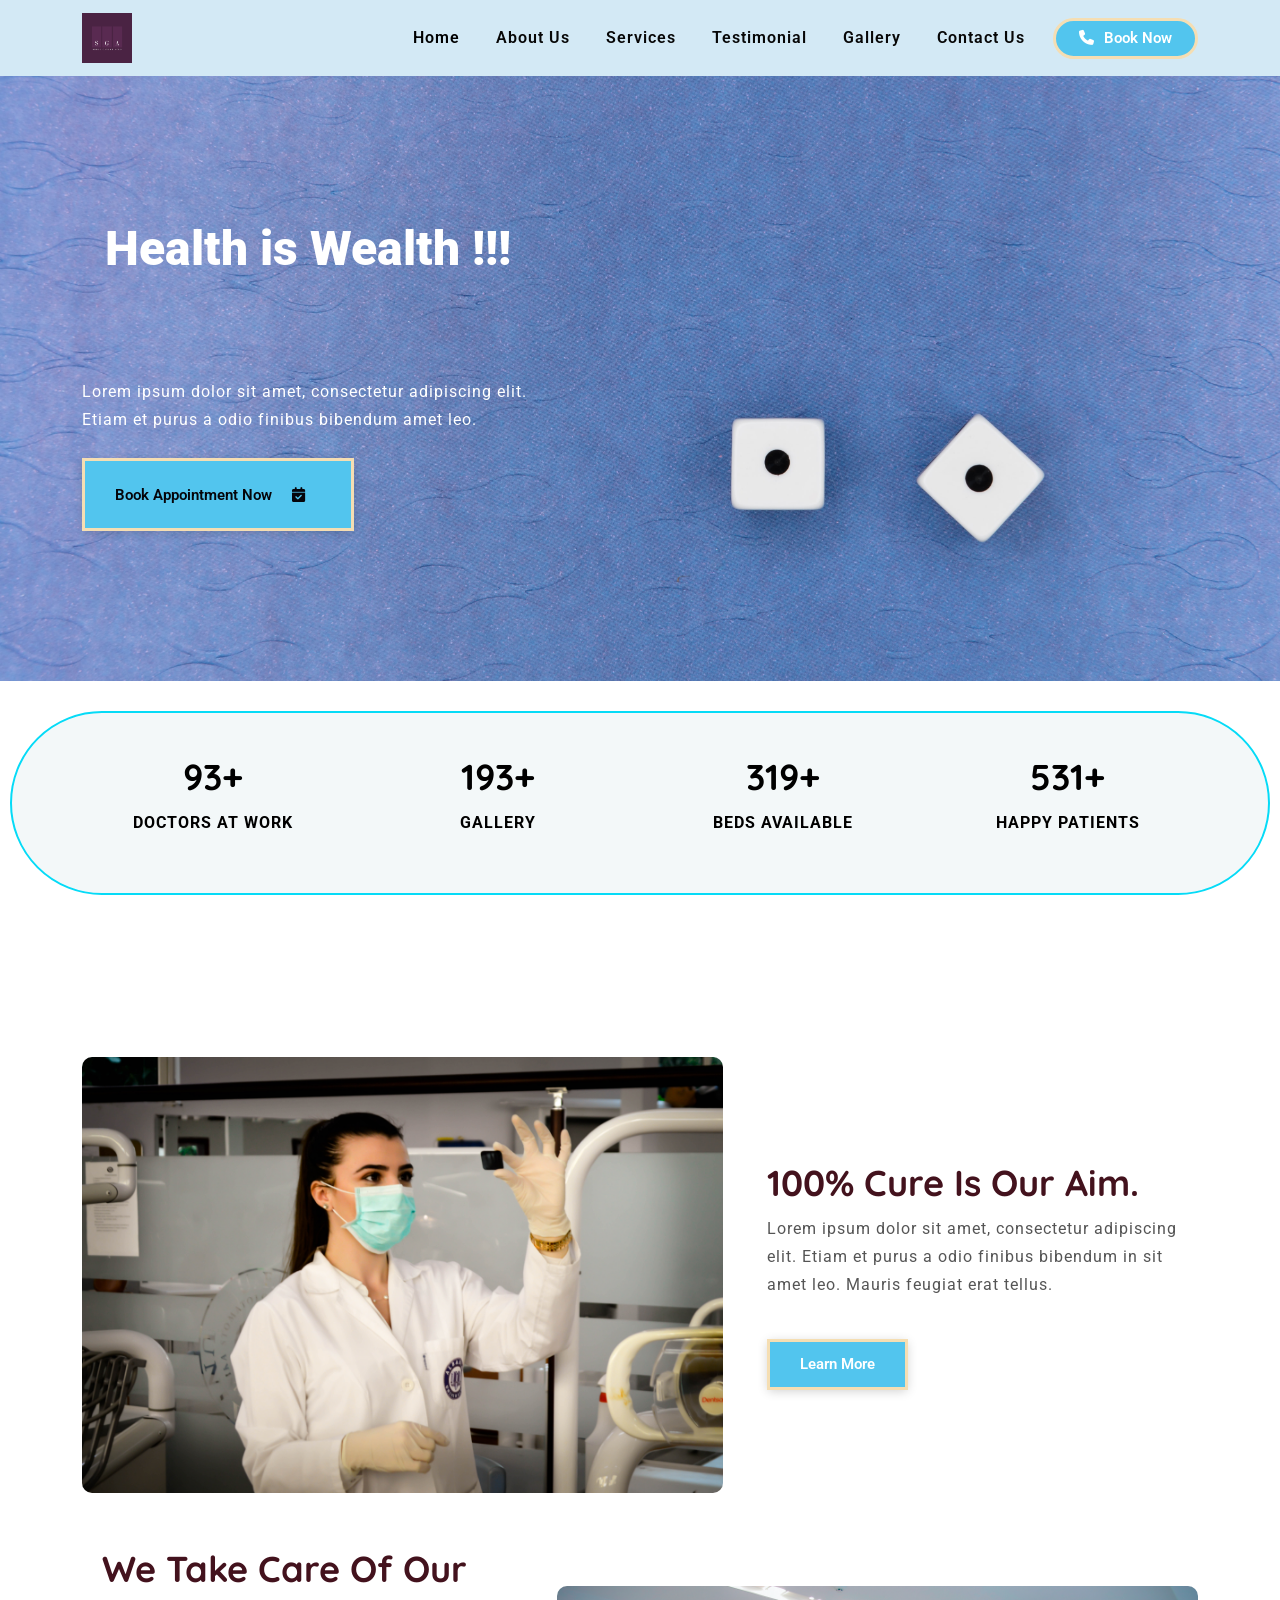
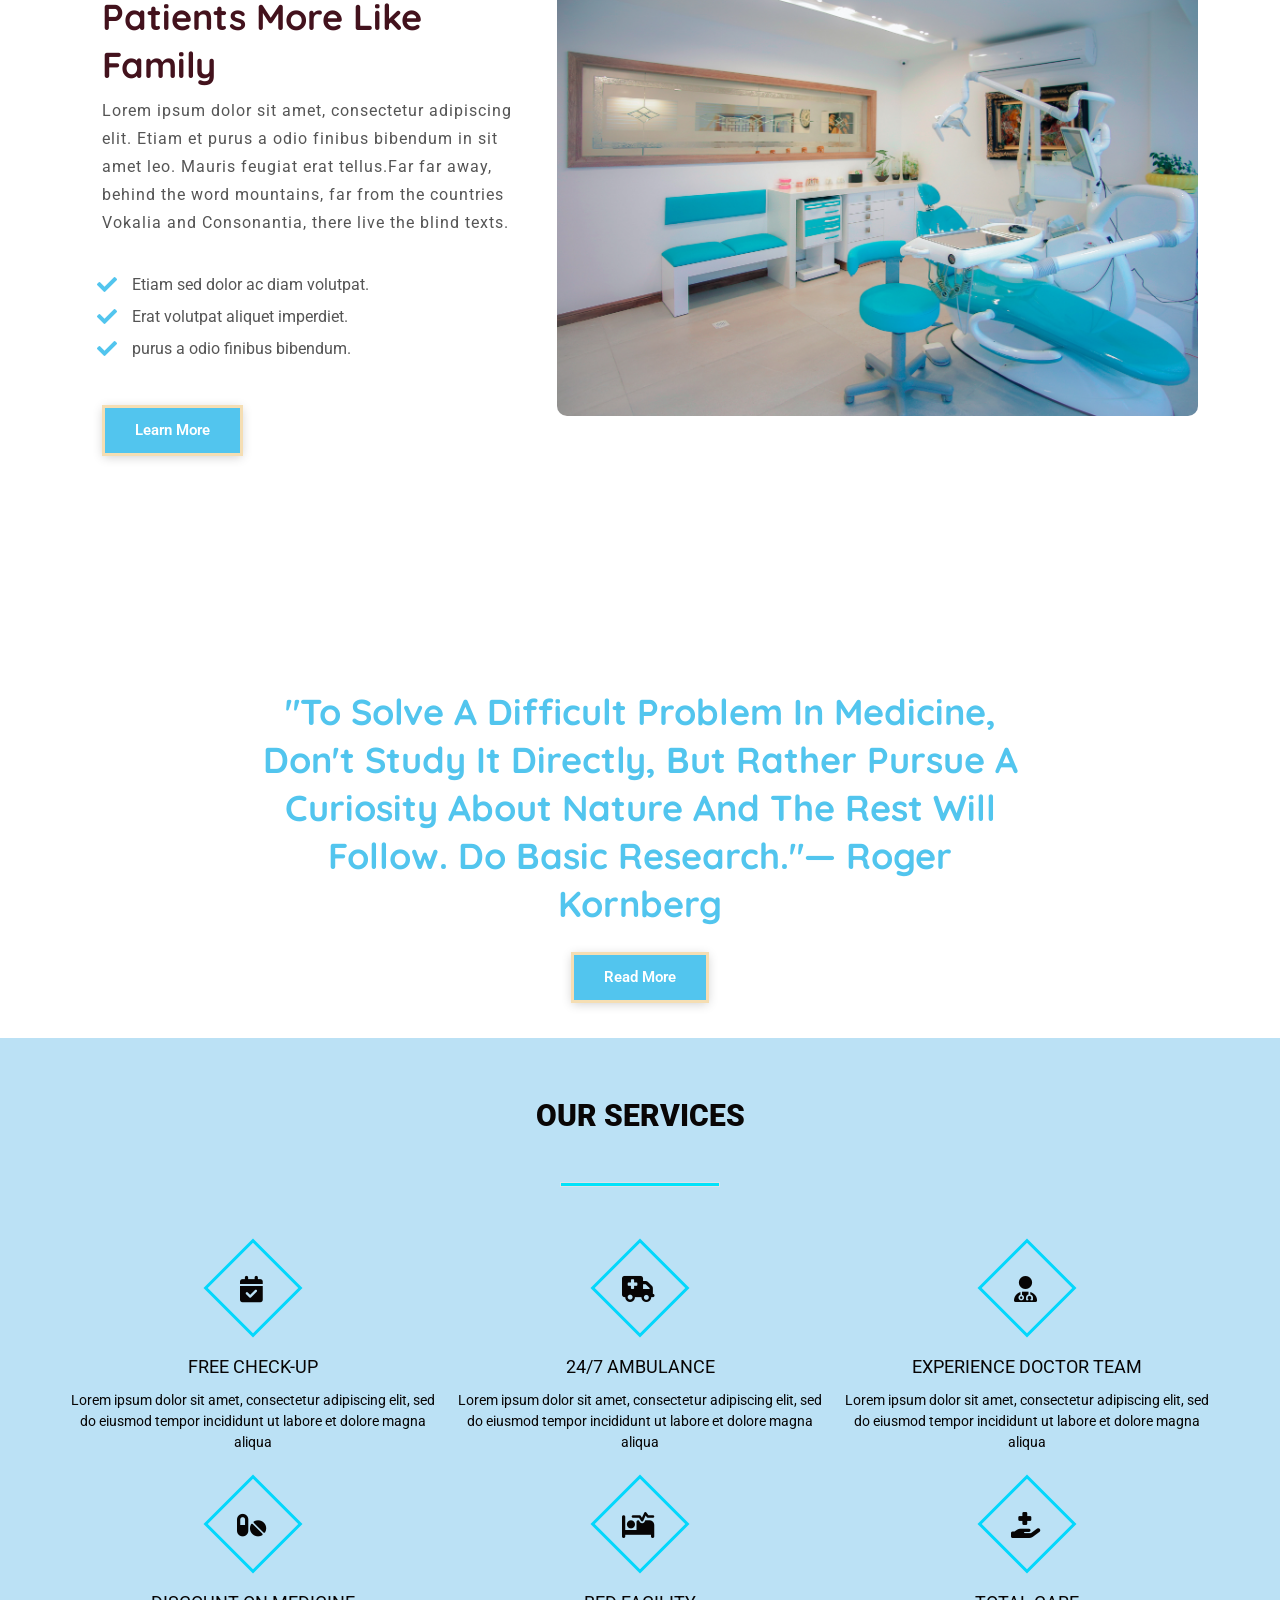
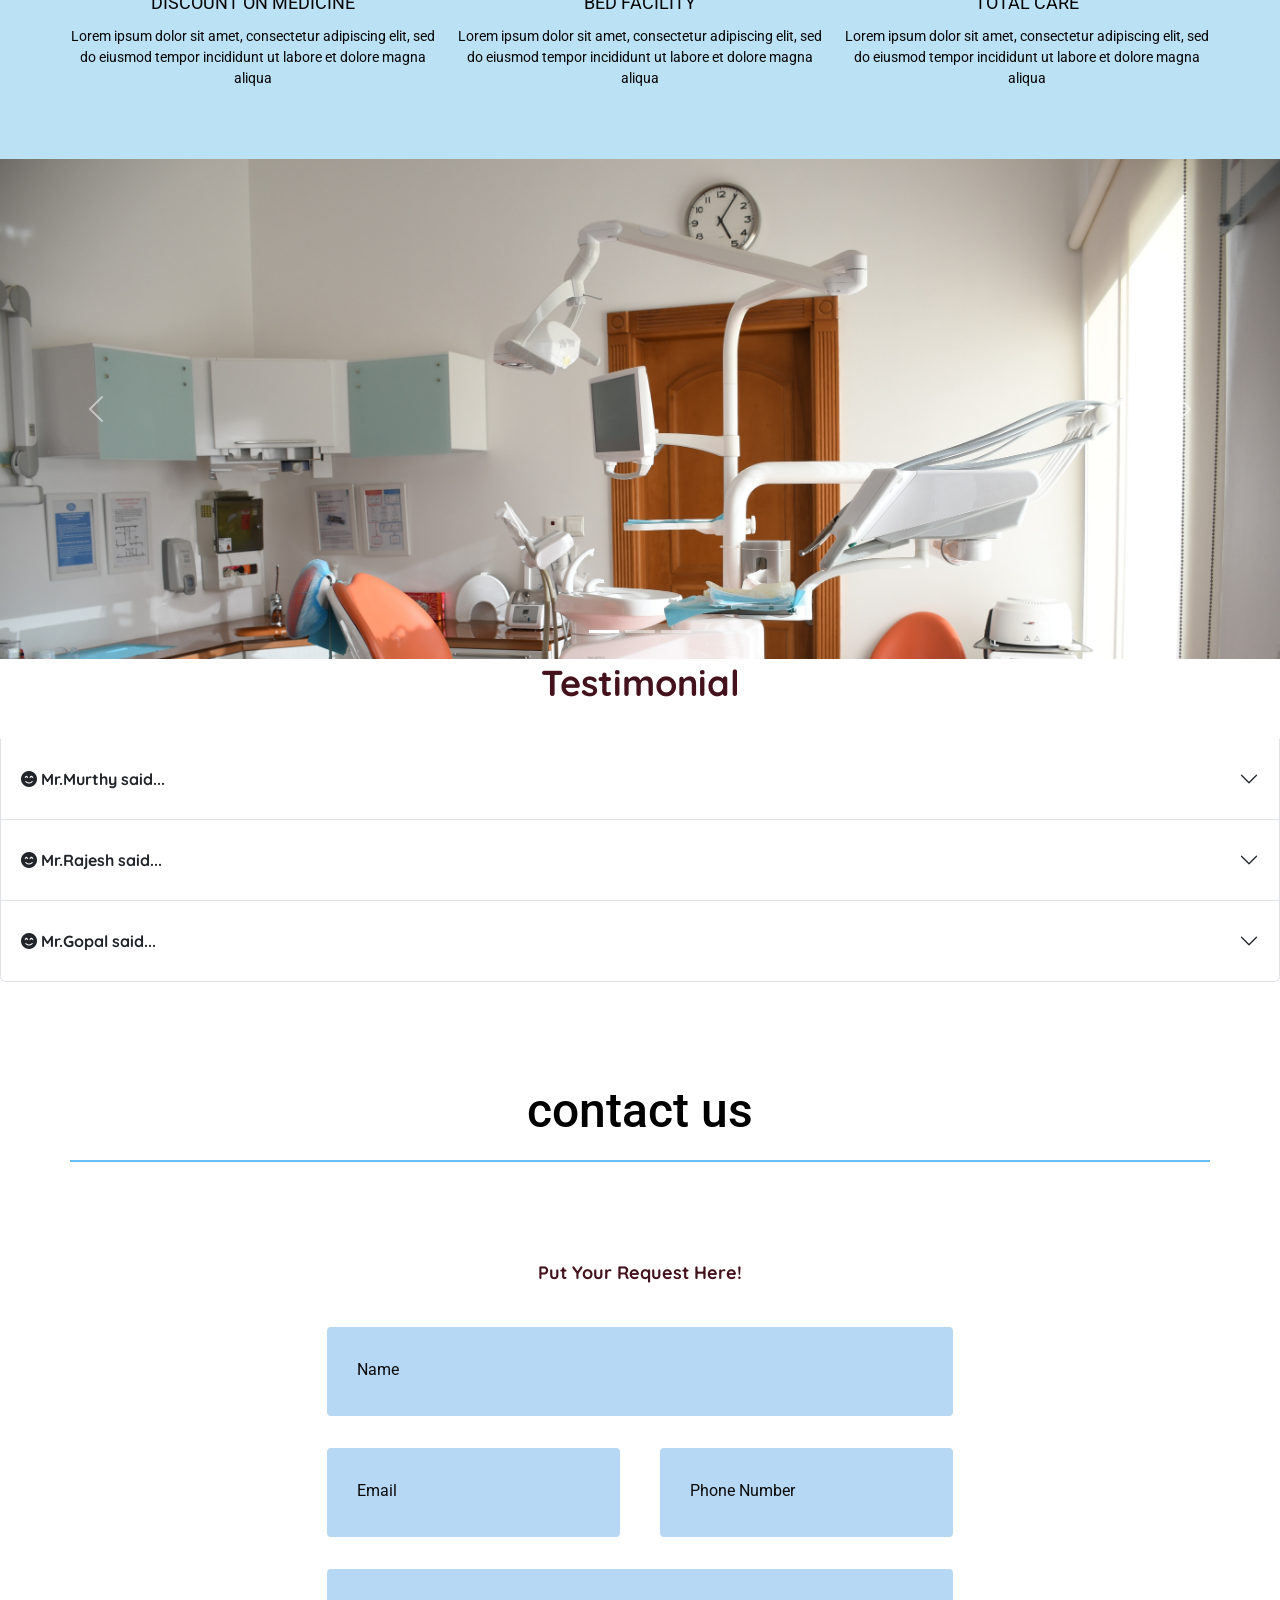
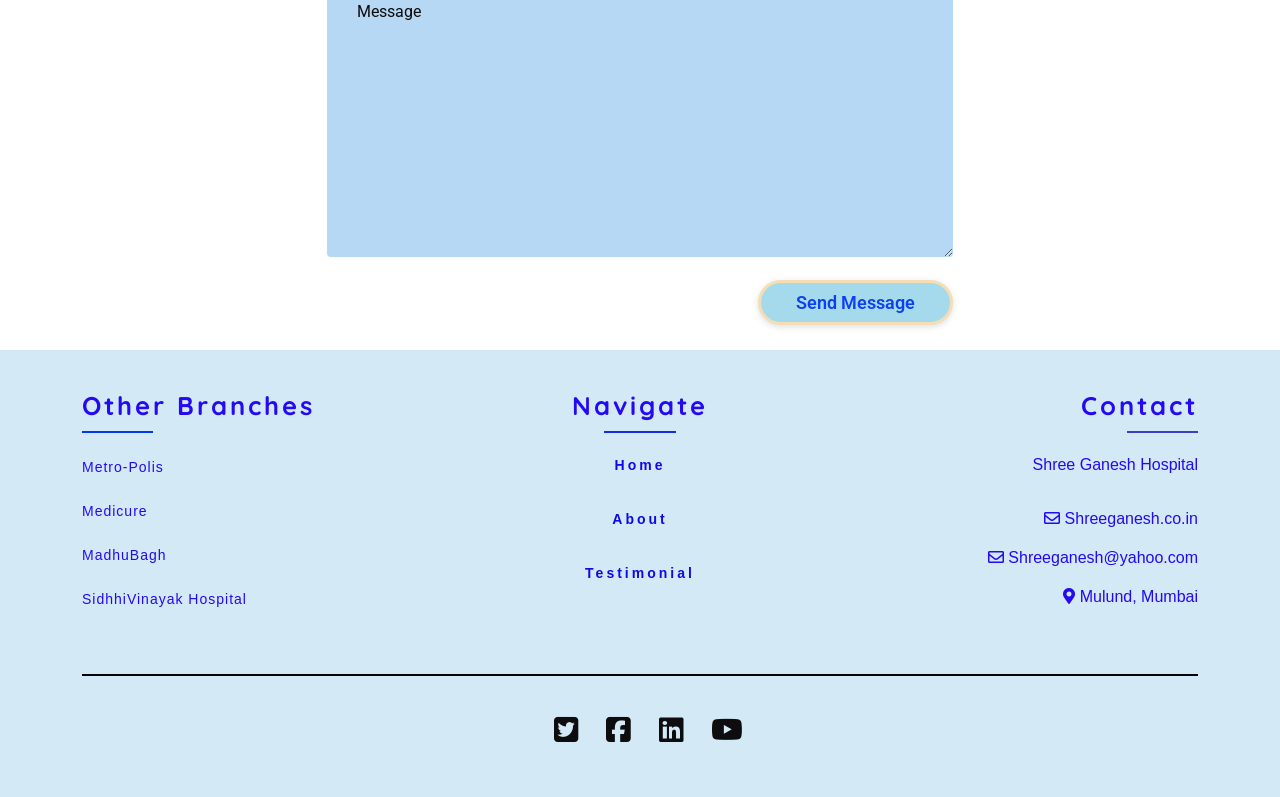
==== commit 09fd0e39: "Update index.html" ====
--- a/index.html
+++ b/index.html
@@ -63,7 +63,7 @@
         
             
           <div class="col-lg-5 col-md-6">
-            <h1 style="color:white; margin-top: -50px;" >Good food choices are good investments.</h1>
+            <h1 style="color:white; margin-top: -50px;" >Health is Wealth !!!</h1>
             <p style="color: white;">Lorem ipsum dolor sit amet, consectetur adipiscing elit. Etiam et purus a odio finibus bibendum amet leo.
             </p>
             <div class="mt-4">
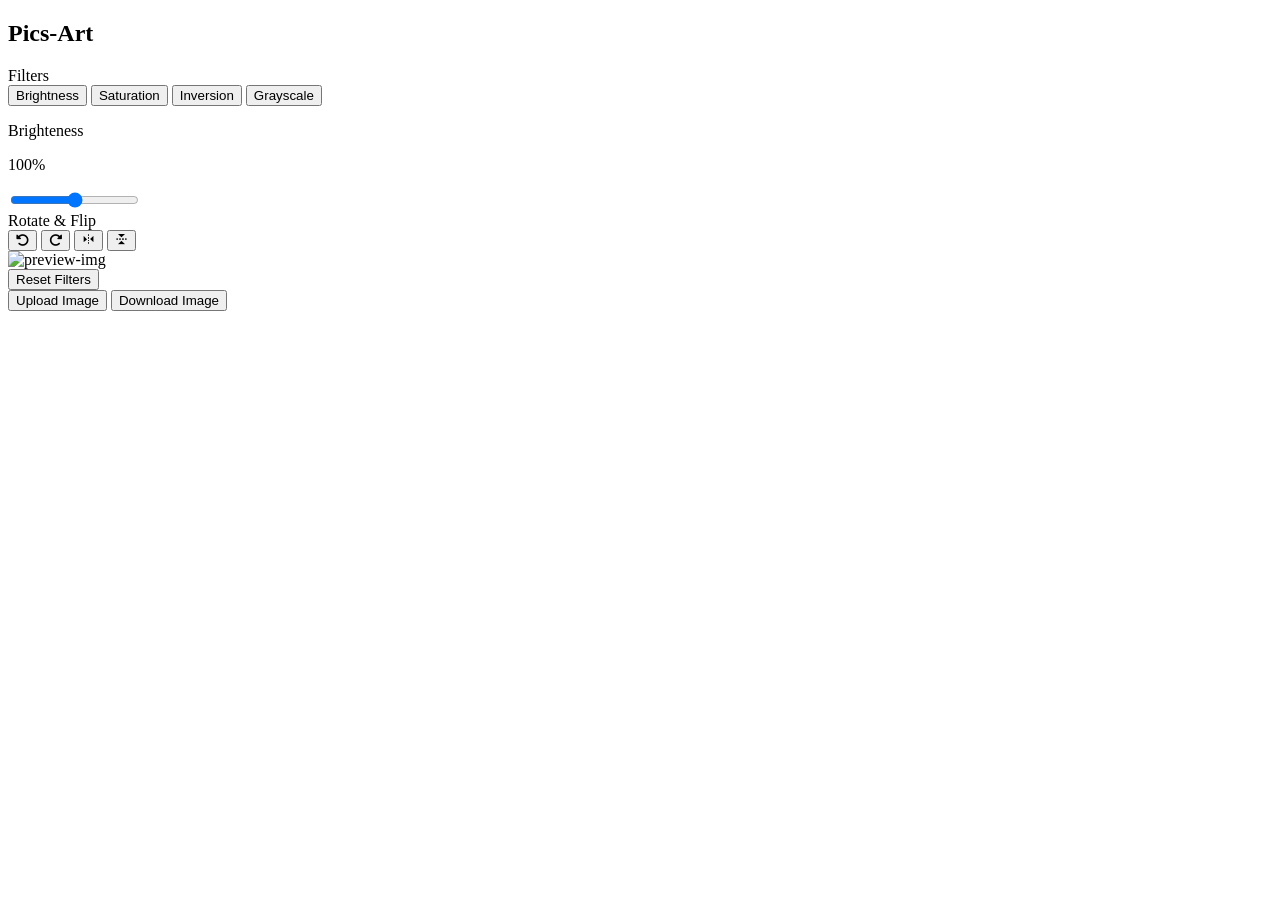
==== commit 29ea1759: "Update index.html" ====
--- a/index.html
+++ b/index.html
@@ -1,455 +1,64 @@
+<!DOCTYPE html>
 
-<!DOCTYPE html>
-<html lang="en">
-<head>
-  <meta charset="UTF-8">
-  <meta name="viewport" content="width=device-width, initial-scale=1.0">
-  <meta http-equiv="X-UA-Compatible" content="ie=edge">
-  <link rel="shortcut icon" href="store/icons8-hospital-bed-16.png" type="image/x-icon">
-  <meta name="Description" content="Enter your description here" />
-  <title>Shree Ganesh Hospital</title>
-  <!-- bootstrap CDN -->
-  <link rel="stylesheet" href="https://cdnjs.cloudflare.com/ajax/libs/font-awesome/6.1.2/css/all.min.css" integrity="sha512-1sCRPdkRXhBV2PBLUdRb4tMg1w2YPf37qatUFeS7zlBy7jJI8Lf4VHwWfZZfpXtYSLy85pkm9GaYVYMfw5BC1A==" crossorigin="anonymous" referrerpolicy="no-referrer" />
-  <link href="https://cdn.jsdelivr.net/npm/bootstrap@5.0.1/dist/css/bootstrap.min.css" rel="stylesheet">
-  <link rel="stylesheet" href="https://cdnjs.cloudflare.com/ajax/libs/font-awesome/5.15.2/css/all.min.css">
- 
-  <!-- OWN CSS -->
-  <link rel="stylesheet" href="cart.css">
-  <link rel="stylesheet" href="css/responsive-style.css">
-</head>
+<html lang="en" dir="ltr">
+  <head>
+    <meta charset="utf-8">
+    <title>Pics-Art Pics-Editor</title>
+    <link rel="shortcut icon" href="/icons8-photo-64.png" type="image/x-icon">
+    <link rel="stylesheet" href="style.css">
+    <meta name="viewport" content="width=device-width, initial-scale=1.0">
+    <link rel="stylesheet" href="https://unpkg.com/boxicons@2.1.2/css/boxicons.min.css">
+    <link rel="stylesheet" href="https://cdnjs.cloudflare.com/ajax/libs/font-awesome/6.1.1/css/all.min.css"/>
+  </head>
+  <body>
+   
+    <div class="container disable">
+        
 
-<body>
-  <!-- header design -->
-  <header>
-    <nav class="navbar navbar-expand-lg navigation-wrap " style="background-color: rgb(211, 233, 245);">
-      <div class="container">
-        <a class="navbar-brand" href="#"><img src="store/shree ganesh agro Logo.png" width="50px"></a>
-        <button class="navbar-toggler" type="button" data-bs-toggle="collapse" data-bs-target="#navbarText"
-          aria-controls="navbarText" aria-expanded="false" aria-label="Toggle navigation">
-          <i class="fas fa-stream navbar-toggler-icon"></i>
-        </button>
-        <div class="collapse navbar-collapse" id="navbarText">
-          <ul class="navbar-nav ms-auto mb-2 mb-lg-0">
-            <li class="nav-item">
-              <a class="nav-link active" aria-current="page" href="#home">Home</a>
-            </li>
-            <li class="nav-item">
-              <a class="nav-link" href="#about">About Us</a>
-            </li>
-            <li class="nav-item">
-              <a class="nav-link" href="#explore-food">Services</a>
-            </li>
-            <li class="nav-item">
-              <a class="nav-link" href="#testimonial">Testimonial</a>
-            </li>
-            <li class="nav-item">
-                <a class="nav-link" href="#gallery">Gallery</a>
-              </li>
-            <li class="nav-item">
-              <a class="nav-link" href="#faq">Contact Us</a>
-            </li>
-            <li><button class="main-btn" style="border-radius: 40px; "><i class="fa-solid fa-phone" style="margin-right: 10px;"></i>Book Now</button></li>
-          </ul>
-        </div>
-      </div>
-    </nav>
-  </header>
-   
-  <!-- section-1 top-banner -->
-  <section id="home" class="d-flex"  >
-    <div class="container-fluid px-1 top-banner">
-      <div class="container fluid">
-        <div class="row">
-        
-            
-          <div class="col-lg-5 col-md-6">
-            <h1 style="color:white; margin-top: -50px;" >Health is Wealth !!!</h1>
-            <p style="color: white;">Lorem ipsum dolor sit amet, consectetur adipiscing elit. Etiam et purus a odio finibus bibendum amet leo.
-            </p>
-            <div class="mt-4">
-              <button class="main-btn" style="color: rgb(5, 5, 10);">Book  Appointment Now <i class="fa-solid fa-calendar-check p-3"></i></button>
-            </div>
-          </div>
-        </div>
-        
-      </div>
-    </div>
-
-    <div class="containe ">
-       
-  </section>
-
-  <!-- section-2 counter -->
-  <section id="counter">
-    <section class="counter-section">
-      <div class="container">
-        <div class="row text-center">
-          <div class="col-md-3 mb-lg-0 mb-md-0 mb-5  " >
-            <h2 style="color: black; ">
-              <span id="count1"></span>+
-            </h2>
-            <p>Doctors at Work</p>
-          </div>
-          <div class="col-md-3 mb-lg-0 mb-md-0 mb-5  ">
-            <h2 style="color: black;">
-              <span id="count2"></span>+
-            </h2>
-            <p>Gallery</p>
-          </div>
-          <div class="col-md-3 mb-lg-0 mb-md-0 mb-5 ">
-            <h2 style="color: black; " >
-              <span id="count3"></span>+
-            </h2>
-            <p>Beds Available</p>
-          </div>
-          <div class="col-md-3 mb-lg-0 mb-md-0 mb-5 ">
-            <h2 style="color: black; ">
-              <span id="count4"></span>+
-            </h2>
-            <p>Happy Patients</p>
-          </div>
-        </div>
-      </div>
-    </section>
-  </section>
-
-  <!-- section-3 about-->
-   <section id="about">
-     <div class="about-section wrapper">
-       <div class="container">
-         <div class="row align-items-center">
-           <div class="col-lg-7 col-md-12 mb-lg-0 mb-5">
-             <div class="card border-0">
-               <img src="store/ani-kolleshi-7jjnJ-QA9fY-unsplash.jpg" class="img-fluid">
-             </div>
-           </div>
-           <div class="col-lg-5 col-md-12 text-sec">
-            <h2>100% cure is our Aim.</h2>
-            <p>Lorem ipsum dolor sit amet, consectetur adipiscing elit. Etiam et purus a odio finibus bibendum in sit
-              amet leo. Mauris feugiat erat tellus.</p>
-              <button class="main-btn mt-4">Learn More</button>
-           </div>
-         </div>
-       </div>
-       <div class="container food-type">
-         <div class="row align-items-center">
-           <div class="col-lg-5 col-md-12 text-sec mb-lg-0 mb-5">
-            <h2>We take care of our Patients More like family</h2>
-            <p>Lorem ipsum dolor sit amet, consectetur adipiscing elit. Etiam et purus a odio finibus bibendum in sit
-              amet leo. Mauris feugiat erat tellus.Far far away, behind the word mountains, far from the countries
-              Vokalia and Consonantia, there live the blind texts.</p>
-            <ul class="list-unstyled py-3">
-              <li>Etiam sed dolor ac diam volutpat.</li>
-              <li>Erat volutpat aliquet imperdiet.</li>
-              <li>purus a odio finibus bibendum.</li>
-            </ul> 
-            <button class="main-btn mt-4">Learn More</button>
-           </div>
-           <div class="col-lg-7 col-md-12">
-             <div class="card border-0">
-               <img src="store/benyamin-bohlouli-vVKh9xeLub4-unsplash.jpg" class="img-fluid">
-             </div>
-           </div>
-         </div>
-       </div>
-     </div>
-   </section>
-
-  <!-- section-3 story-->
-   <section id="story">
-     <div class="story-section">
-       <div class="container">
-         <div class="row">
-           <div class="col-sm-12">
-             <div class="text-content">
-     
-              <h2>"To solve a difficult problem in medicine, don't study it directly, but rather pursue a curiosity about nature and the rest will follow. Do basic research."— Roger Kornberg
-
-            </h2>
-                <button class="main-btn mt-3">Read More</button>
-             </div>
-           </div>
-         </div>
-       </div>
-     </div>
-   </section>
-
-  <!-- section-4 explore food-->
-   <section id="explore-food">
-    <div class='information-container'>
-        <div class='inner-container'>
-          <h1 class='section-title'>Our Services</h1>
-          <div class='border'></div>
-            <div class='service-container'>
-              
-              <div class='service-box'>
-                <div class='service-icon'>
-                    <i class="fa-solid fa-calendar-check"></i>
-                </div>
-                <div class='service-title'>Free Check-Up</div>
-                <div class='description'>
-                  Lorem ipsum dolor sit amet, consectetur adipiscing              elit, sed do eiusmod tempor incididunt ut labore              et dolore magna aliqua
-                </div>
-              </div>
-              
-              <div class='service-box'>
-                <div class='service-icon'>
-                    <i class="fa-solid fa-truck-medical"></i>
-                </div>
-                <div class='service-title'>24/7 Ambulance</div>
-                <div class='description'>
-                  Lorem ipsum dolor sit amet, consectetur adipiscing              elit, sed do eiusmod tempor incididunt ut labore              et dolore magna aliqua
-                </div>
-              </div>
-              
-              <div class='service-box'>
-                <div class='service-icon'>
-                    <i class="fa-solid fa-user-doctor"></i>
-                </div>
-                <div class='service-title'>Experience Doctor Team</div>
-                <div class='description'>
-                  Lorem ipsum dolor sit amet, consectetur adipiscing              elit, sed do eiusmod tempor incididunt ut labore              et dolore magna aliqua
-                </div>
-              </div>
-              
-              <div class='service-box'>
-                <div class='service-icon'>
-                    <i class="fa-solid fa-pills"></i>
-                </div>
-                <div class='service-title'>Discount On Medicine</div>
-                <div class='description'>
-                  Lorem ipsum dolor sit amet, consectetur adipiscing              elit, sed do eiusmod tempor incididunt ut labore              et dolore magna aliqua
-                </div>
-              </div>
-              
-              <div class='service-box'>
-                <div class='service-icon'>
-                    <i class="fa-solid fa-bed-pulse"></i>
-                </div>
-                <div class='service-title'>Bed Facility</div>
-                <div class='description'>
-                  Lorem ipsum dolor sit amet, consectetur adipiscing              elit, sed do eiusmod tempor incididunt ut labore              et dolore magna aliqua
-                </div>
-              </div>
-              
-              <div class='service-box'>
-                <div class='service-icon'>
-                    <i class="fa-solid fa-hand-holding-medical"></i>
-                </div>
-                <div class='service-title'>Total Care</div>
-                <div class='description'>
-                  Lorem ipsum dolor sit amet, consectetur adipiscing              elit, sed do eiusmod tempor incididunt ut labore              et dolore magna aliqua
-                </div>
-              </div>
-              
-            </div>
-          </div>
-        </div>
-   </section>
-
-
-<!-- Section -gallery -->
-
-<section id="gallery" >
-    <div id="carouselExampleIndicators" class="carousel slide " data-bs-ride="carousel">
-        <div class="carousel-indicators">
-          <button type="button" data-bs-target="#carouselExampleIndicators" data-bs-slide-to="0" class="active" aria-current="true" aria-label="Slide 1"></button>
-          <button type="button" data-bs-target="#carouselExampleIndicators" data-bs-slide-to="1" aria-label="Slide 2"></button>
-          <button type="button" data-bs-target="#carouselExampleIndicators" data-bs-slide-to="2" aria-label="Slide 3"></button>
-        </div>
-        <div class="carousel-inner">
-          <div class="carousel-item active">
-            <img src="store/atikah-akhtar-XJptUS8nbhs-unsplash.jpg" class="d-block w-100 " alt="...">
-          </div>
-          <div class="carousel-item">
-            <img src="store/sandro-porfirio-d7BwTSp3uQs-unsplash.jpg" class="d-block w-100" alt="...">
-          </div>
-          <div class="carousel-item">
-            <img src="store/yunming-wang-eflLpWC1Geo-unsplash.jpg" class="d-block w-100" alt="...">
-          </div>
-        </div>
-        <button class="carousel-control-prev" type="button" data-bs-target="#carouselExampleIndicators" data-bs-slide="prev">
-          <span class="carousel-control-prev-icon" aria-hidden="true"></span>
-          <span class="visually-hidden">Previous</span>
-        </button>
-        <button class="carousel-control-next" type="button" data-bs-target="#carouselExampleIndicators" data-bs-slide="next">
-          <span class="carousel-control-next-icon" aria-hidden="true"></span>
-          <span class="visually-hidden">Next</span>
-        </button>
-      </div>
-</section>
-
-
-
-  <!-- Section-5 testimonial-->
-   <section id="testimonial" >
-
-    <div class="accordion" id="accordionExample">
-        <div class="text-center pb-4  ">
-            <h2 >Testimonial</h2>
-           </div>
-        <div class="accordion-item">
-          <h2 class="accordion-header" id="headingOne">
-            <button class="accordion-button collapsed" type="button" data-bs-toggle="collapse" data-bs-target="#collapseOne" aria-expanded="true" aria-controls="collapseOne">
-             <strong><i class="fa-solid fa-face-smile-beam"></i> Mr.Murthy said...</strong>
-            </button>
-          </h2>
-          <div id="collapseOne" class="accordion-collapse collapse " aria-labelledby="headingOne" data-bs-parent="#accordionExample">
-            <div class="accordion-body">
-                <p>The services that I receive from (DN) is excellent. Dr. (Name) and the staff are friendly and ensure that I am properly informed about my health and care. I would have no qualms in recommending them to friendly and friends.</p>
-            </div>
-          </div>
-        </div>
-        <div class="accordion-item">
-          <h2 class="accordion-header" id="headingTwo">
-            <button class="accordion-button collapsed" type="button" data-bs-toggle="collapse" data-bs-target="#collapseTwo" aria-expanded="false" aria-controls="collapseTwo">
-                <strong> <i class="fa-solid fa-face-smile-beam"></i> Mr.Rajesh said...</strong>
-            </button>
-          </h2>
-          <div id="collapseTwo" class="accordion-collapse collapse" aria-labelledby="headingTwo" data-bs-parent="#accordionExample">
-            <div class="accordion-body">
-              <strong>This is the second item's accordion body.</strong> It is hidden by default, until the collapse plugin adds the appropriate classes that we use to style each element. These classes control the overall appearance, as well as the showing and hiding via CSS transitions. You can modify any of this with custom CSS or overriding our default variables. It's also worth noting that just about any HTML can go within the <code>.accordion-body</code>, though the transition does limit overflow.
-            </div>
-          </div>
-        </div>
-        <div class="accordion-item">
-          <h2 class="accordion-header" id="headingThree">
-            <button class="accordion-button collapsed" type="button" data-bs-toggle="collapse" data-bs-target="#collapseThree" aria-expanded="false" aria-controls="collapseThree">
-                <strong><i class="fa-solid fa-face-smile-beam"></i> Mr.Gopal said...</strong>
-            </button>
-          </h2>
-          <div id="collapseThree" class="accordion-collapse collapse" aria-labelledby="headingThree" data-bs-parent="#accordionExample">
-            <div class="accordion-body">
-              <strong>This is the third item's accordion body.</strong> It is hidden by default, until the collapse plugin adds the appropriate classes that we use to style each element. These classes control the overall appearance, as well as the showing and hiding via CSS transitions. You can modify any of this with custom CSS or overriding our default variables. It's also worth noting that just about any HTML can go within the <code>.accordion-body</code>, though the transition does limit overflow.
-            </div>
-          </div>
-        
-        </div>
-      </div>
-   </section>
-
-  <!-- section-6 faq-->
-   <section id="faq">
-    <div class="container">
-        <div class="row">
-                <h1 style="font-weight: 500;padding-bottom: 20px; border-bottom: 2px solid rgb(101, 191, 243);">contact us</h1>
-        </div>
-        <div class="row">
-                <h4 style="text-align:center">Put Your Request Here!</h4>
-        </div>
-        <div class="row input-container">
-                <div class="col-xs-12">
-                    <div class="styled-input wide">
-                        <input type="text" required />
-                        <label>Name</label> 
+       <article><h1 class="h1">Pics-Art</h1></article> 
+        <div class="wrapper">
+            <div class="editor-panel">
+                <div class="filter">
+                    <label class="title">Filters</label>
+                    <div class="options">
+                        <button id="brightness" class="active">Brightness</button>
+                        <button id="saturation">Saturation</button>
+                        <button id="inversion">Inversion</button>
+                        <button id="grayscale">Grayscale</button>
+                    </div>
+                    <div class="slider">
+                        <div class="filter-info">
+                            <p class="name">Brighteness</p>
+                            <p class="value">100%</p>
+                        </div>
+                        <input type="range" value="100" min="0" max="200">
                     </div>
                 </div>
-                <div class="col-md-6 col-sm-12">
-                    <div class="styled-input">
-                        <input type="text" required />
-                        <label>Email</label> 
-                    </div>
-                </div>
-                <div class="col-md-6 col-sm-12">
-                    <div class="styled-input" style="float:right;">
-                        <input type="text" required />
-                        <label>Phone Number</label> 
-                    </div>
-                </div>
-                <div class="col-xs-12">
-                    <div class="styled-input wide">
-                        <textarea required></textarea>
-                        <label>Message</label>
-                    </div>
-                </div>
-                <div class="col-xs-12">
-                    <div class="btn-lrg submit-btn main-btn">Send Message</div>
-                </div>
-        </div>
-    </div>
-    
-   </section>
-
-  <!-- section-7 book-food-->
-
-
-  <!-- section-8 newslettar-->
-  
-  <!-- section-9 footer-->
-  <footer id="footer">
-   
-    <!-- footer -->
-    <div class="footer">
-        <div class="container">
-            <div class="row">
-                <div class="col-md-4 col-xs-12">
-                    <div class="first">
-                        <h4>Other Branches</h4>
-                        <p> Metro-Polis</p>
-                        <p> Medicure</p>
-                        <p> MadhuBagh</p>
-                        <p> SidhhiVinayak Hospital</p>
-                      
-                        
-                    </div>
-                </div>
-
-                <div class="col-md-4 col-xs-12">
-                    <div class="second">
-                        <h4> Navigate</h4>
-                        <ul>
-                            <li><a href="#home">Home</a></li>
-                            <li><a href="#about">About</a></li>
-                            <li><a href="#testimonial">Testimonial</a></li>
-               
-                        </ul>
-                    </div>
-                </div>
-
-                <div class="col-md-4 col-xs-12">
-                    <div class="third">
-                        <h4> Contact</h4>
-                        <ul>
-                            <li>Shree Ganesh Hospital </li>
-                            <li></li>
-
-
-                          <li><i class="far fa-envelope"></i> Shreeganesh.co.in</li>
-                            <li><i class="far fa-envelope"></i> Shreeganesh@yahoo.com</li>
-
-
-                          <li><i class="fas fa-map-marker-alt"></i> Mulund, Mumbai </li>
-                        </ul>
+                <div class="rotate">
+                    <label class="title">Rotate & Flip</label>
+                    <div class="options">
+                        <button id="left"><i class="fa-solid fa-rotate-left"></i></button>
+                        <button id="right"><i class="fa-solid fa-rotate-right"></i></button>
+                        <button id="horizontal"><i class='bx bx-reflect-vertical'></i></button>
+                        <button id="vertical"><i class='bx bx-reflect-horizontal' ></i></button>
                     </div>
                 </div>
             </div>
+            <div class="preview-img">
+                <img src="influencer.png" style="" alt="preview-img">
+            </div>
         </div>
-        <div class="container">
+        <div class="controls">
+            <button class="reset-filter">Reset Filters</button>
             <div class="row">
-                <div class="col-12">
-                    <div class="line"></div>
-                    <div class="second2">
-                        <a href="https://codepen.io/AndreeaBunget" target="_blank"> <i class="fa-brands fa-square-twitter  fa-2x margin  "></i></a>
-                        <a href="https://github.com/WebDeveloperCodeRep" target="_blank"> <i class="fa-brands fa-square-facebook fa-2x margin"></i></a>
-                        <a href="https://www.linkedin.com/in/andreea-mihaela-bunget-a4248812b/" target="_blank"> <i class="fab fa-linkedin fa-2x margin"></i></a>
-                        <a href="https://www.youtube.com/channel/UCX674BUbomzBCakbb75lhfA?view_as=subscriber" target="_blank"><i class="fab fa-youtube fa-2x margin" ></i></a>
+                <input type="file" class="file-input" accept="image/*" hidden>
+                <button class="choose-img">Upload Image</button>
+                <button class="save-img">Download Image</button>
+            </div>
+        </div>
+    </div>
 
-                    </div>
-
-                </div>
-            </div>
-            </div>
-    </div>
-   
-
-  </footer>
-   
-
-  <!-- JS Libraries -->
-  <script src="https://cdn.jsdelivr.net/npm/@popperjs/core@2.9.2/dist/umd/popper.min.js"></script>
-  <script src="https://cdn.jsdelivr.net/npm/bootstrap@5.0.1/dist/js/bootstrap.min.js"></script>
-  <!-- own js -->
-  <script src="cart.js"></script>
-</body>
+    <script src="script.js"></script>
+    
+  </body>
 </html>
-
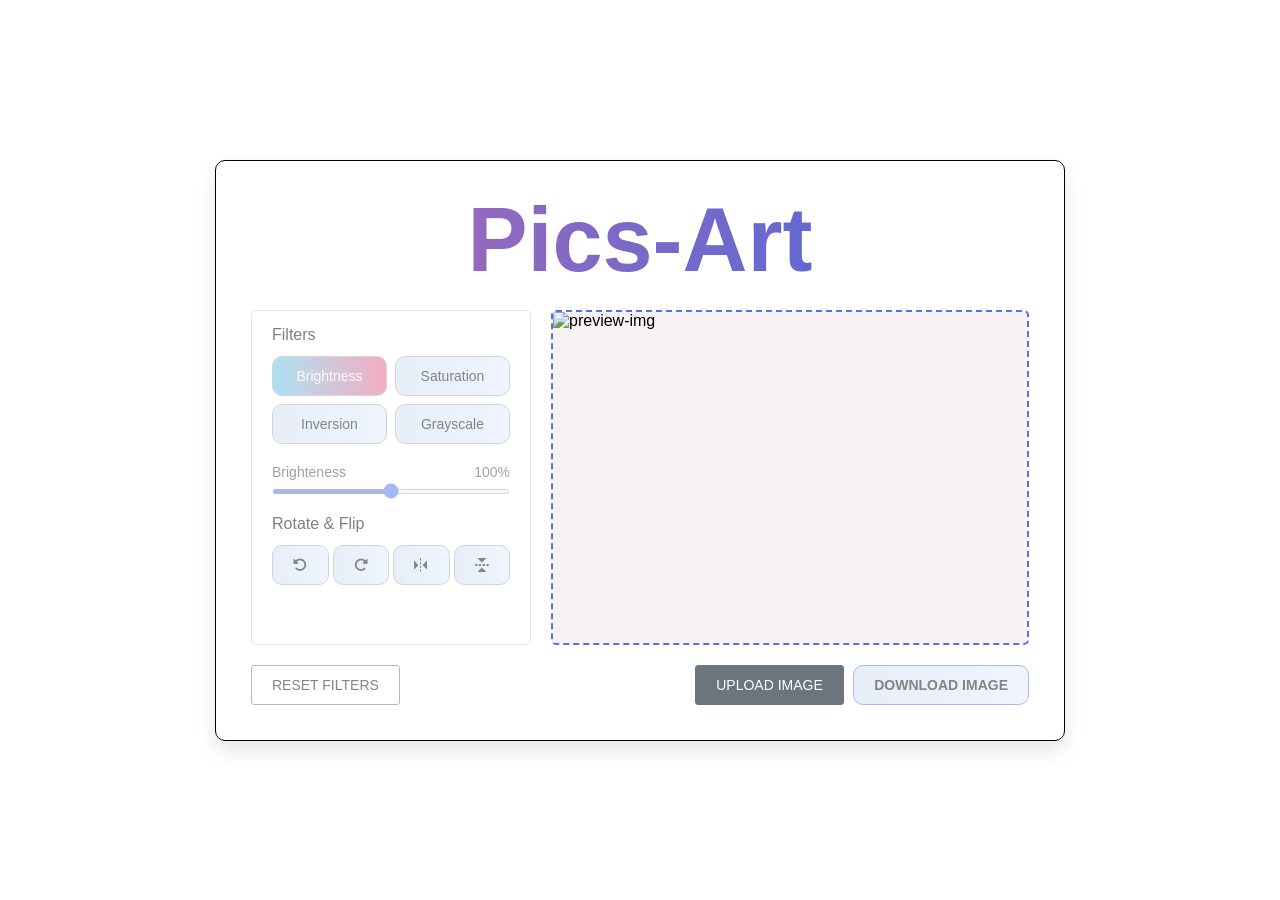
==== commit aa7b720e: "Update index.html" ====
--- a/index.html
+++ b/index.html
@@ -5,7 +5,7 @@
     <meta charset="utf-8">
     <title>Pics-Art Pics-Editor</title>
     <link rel="shortcut icon" href="/icons8-photo-64.png" type="image/x-icon">
-    <link rel="stylesheet" href="style.css">
+    <link rel="stylesheet" href="Pics-Art.css">
     <meta name="viewport" content="width=device-width, initial-scale=1.0">
     <link rel="stylesheet" href="https://unpkg.com/boxicons@2.1.2/css/boxicons.min.css">
     <link rel="stylesheet" href="https://cdnjs.cloudflare.com/ajax/libs/font-awesome/6.1.1/css/all.min.css"/>
@@ -58,7 +58,7 @@
         </div>
     </div>
 
-    <script src="script.js"></script>
+    <script src="Pics-Art.js"></script>
     
   </body>
 </html>
--- a/Pics-Art.css
+++ b/Pics-Art.css
@@ -0,0 +1,231 @@
+/* Import Google font - Poppins */
+@import url('https://fonts.googleapis.com/css2?family=Poppins:wght@400;500;600&display=swap');
+*{
+  margin: 0;
+  padding: 0;
+  box-sizing: border-box;
+  font-family: 'Poppins', sans-serif;
+}
+body{
+  display: flex;
+  padding: 10px;
+  min-height: 100vh;
+  align-items: center;
+  justify-content: center;
+  background: url('/gradienta-xOcfppTFdcU-unsplash.jpg');
+  background-repeat: no-repeat;
+  background-size: cover;
+  background-position: 100% 100%;  
+}
+.h1{
+  
+    font-size: 10vmin;
+    line-height: 1.1;
+  
+}
+
+article{
+   background: #4568DC;  /* fallback for old browsers */
+  background: -webkit-linear-gradient(to right, #B06AB3, #4568DC);  /* Chrome 10-25, Safari 5.1-6 */
+  background: linear-gradient(to right, #B06AB3, #4568DC); /* W3C, IE 10+/ Edge, Firefox 16+, Chrome 26+, Opera 12+, Safari 7+ */
+        
+  -webkit-background-clip: text;
+  -webkit-text-fill-color: transparent;
+  text-align: center;
+}
+.container{
+  border: 1px solid black;
+  width: 850px;
+  padding: 30px 35px 35px;
+  backdrop-filter: blur(10px);  
+  border-radius: 10px;
+  box-shadow: 0 10px 20px rgba(0,0,0,0.1);
+}
+.container.disable .editor-panel,
+.container.disable .controls .reset-filter,
+.container.disable .controls .save-img{
+  opacity: 0.5;
+  pointer-events: none;
+}
+.container h2{
+  margin-top: -8px;
+  font-size: 22px;
+  font-weight: 500;
+}
+.container .wrapper{
+  display: flex;
+  margin: 20px 0;
+  min-height: 335px;
+}
+.wrapper .editor-panel{
+  padding: 15px 20px;
+  width: 280px;
+  border-radius: 5px;
+  border: 1px solid #ccc;
+}
+.editor-panel .title{
+  display: block;
+  font-size: 16px;
+  margin-bottom: 12px;
+}
+.editor-panel .options, .controls{
+  display: flex;
+  flex-wrap: wrap;
+  justify-content: space-between;
+}
+.editor-panel button{
+  outline: none;
+  height: 40px;
+  font-size: 14px;
+  color: #0a0a0a;
+  background: #E0EAFC;  /* fallback for old browsers */
+  background: -webkit-linear-gradient(to right, #CFDEF3, #E0EAFC);  /* Chrome 10-25, Safari 5.1-6 */
+  background: linear-gradient(to right, #CFDEF3, #E0EAFC); /* W3C, IE 10+/ Edge, Firefox 16+, Chrome 26+, Opera 12+, Safari 7+ */
+    
+  border-radius: 10px;
+  margin-bottom: 8px;
+  border: 1px solid #aaa;
+}
+.editor-panel .filter button{
+  width: calc(100% / 2 - 4px);
+}
+.editor-panel button:hover{
+  color: white;
+  background: #E55D87;  /* fallback for old browsers */
+background: -webkit-linear-gradient(to right, #5FC3E4, #E55D87);  /* Chrome 10-25, Safari 5.1-6 */
+background: linear-gradient(to right, #5FC3E4, #E55D87); /* W3C, IE 10+/ Edge, Firefox 16+, Chrome 26+, Opera 12+, Safari 7+ */
+      
+}
+.filter button.active{
+  color: rgb(252, 250, 250);
+  background: #E55D87;  /* fallback for old browsers */
+background: -webkit-linear-gradient(to right, #5FC3E4, #E55D87);  /* Chrome 10-25, Safari 5.1-6 */
+background: linear-gradient(to right, #5FC3E4, #E55D87); /* W3C, IE 10+/ Edge, Firefox 16+, Chrome 26+, Opera 12+, Safari 7+ */
+
+}
+.filter .slider{
+  margin-top: 12px;
+}
+.filter .slider .filter-info{
+  display: flex;
+  color: #464646;
+  font-size: 14px;
+  justify-content: space-between;
+}
+.filter .slider input{
+  width: 100%;
+  height: 5px;
+  accent-color: #5372F0;
+}
+.editor-panel .rotate{
+  margin-top: 17px;
+}
+.editor-panel .rotate button{
+  display: flex;
+  align-items: center;
+  justify-content: center;
+  width: calc(100% / 4 - 3px);
+}
+.rotate .options button:nth-child(3),
+.rotate .options button:nth-child(4){
+  font-size: 18px;
+}
+.rotate .options button:active{
+  color: #fff;
+  background: #E55D87;  /* fallback for old browsers */
+background: -webkit-linear-gradient(to right, #5FC3E4, #E55D87);  /* Chrome 10-25, Safari 5.1-6 */
+background: linear-gradient(to right, #5FC3E4, #E55D87); /* W3C, IE 10+/ Edge, Firefox 16+, Chrome 26+, Opera 12+, Safari 7+ */
+
+}
+.wrapper .preview-img{
+  flex-grow: 1;
+  display: flex;
+  overflow: hidden;
+  margin-left: 20px;
+  border-radius: 5px;
+  align-items: center;
+  justify-content: center;
+  border: #5372F0 2px solid;
+  background: rgb(247, 243, 243);
+  border-style: dashed;
+}
+.preview-img img{
+  max-width: 490px;
+  max-height: 335px;
+  width: 100%;
+  height: 100%;
+  object-fit: contain;
+}
+.controls button{
+  padding: 11px 20px;
+  font-size: 14px;
+  border-radius: 3px;
+  outline: none;
+  color: #fff;
+  cursor: pointer;
+  background: none;
+  transition: all 0.3s ease;
+  text-transform: uppercase;
+}
+
+.controls .reset-filter{
+  color: #0c0d0e;
+  border: 1px solid #6C757D;
+}
+.controls .reset-filter:hover{
+  color: rgb(241, 234, 234);
+  background: #27292a;
+}
+.controls .choose-img{
+  background: #6C757D;
+  border: 1px solid #6C757D;
+}
+.controls .save-img{
+  margin-left: 5px;
+  background: #E0EAFC;  /* fallback for old browsers */
+  background: -webkit-linear-gradient(to right, #CFDEF3, #E0EAFC);  /* Chrome 10-25, Safari 5.1-6 */
+  background: linear-gradient(to right, #CFDEF3, #E0EAFC); /* W3C, IE 10+/ Edge, Firefox 16+, Chrome 26+, Opera 12+, Safari 7+ */
+  color: #0a0a0a;
+  border: 1px solid #5372F0;
+  border-radius: 10px;
+  font-weight: 600;
+}
+.controls .save-img:hover{
+  background: #E55D87;  /* fallback for old browsers */
+  background: -webkit-linear-gradient(to right, #5FC3E4, #E55D87);  /* Chrome 10-25, Safari 5.1-6 */
+  background: linear-gradient(to right, #5FC3E4, #E55D87); /* W3C, IE 10+/ Edge, Firefox 16+, Chrome 26+, Opera 12+, Safari 7+ */
+  color: white;
+}
+@media screen and (max-width: 760px) {
+  .container{
+    padding: 25px;
+  }
+  .container .wrapper{
+    flex-wrap: wrap-reverse;
+  }
+  .wrapper .editor-panel{
+    width: 100%;
+  }
+  .wrapper .preview-img{
+    width: 100%;
+    margin: 0 0 15px;
+  }
+}
+
+@media screen and (max-width: 500px) {
+  .controls button{
+    width: 100%;
+    margin-top: 10px;
+    margin-bottom: 10px;
+  }
+ 
+  body{
+    background-image: none;
+  }
+  .controls .row{
+    width: 100%;
+  }
+  .controls .row .save-img{
+    margin-left: 0px;
+  }
+}
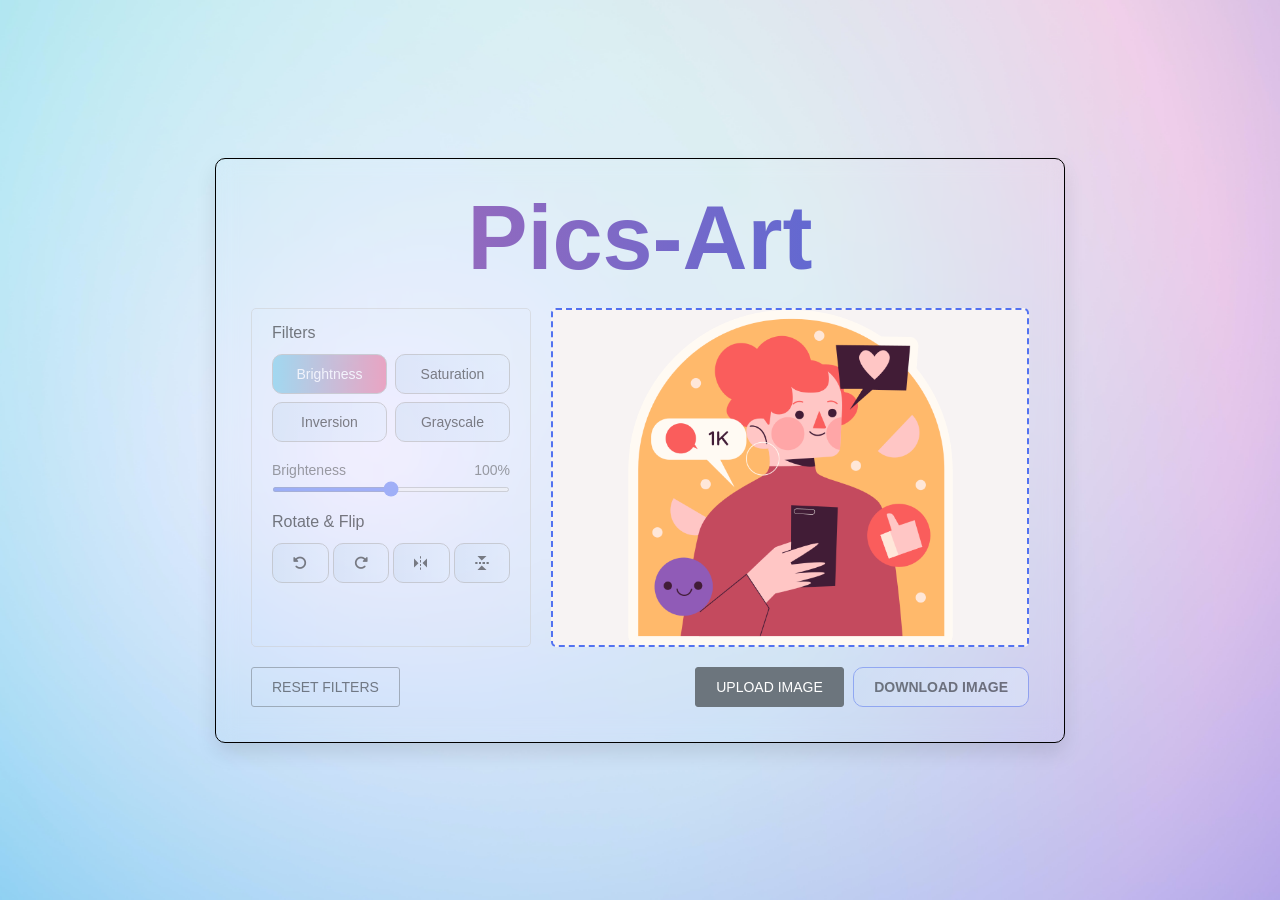
==== commit 39d71cbb: "Update index.html" ====
--- a/index.html
+++ b/index.html
@@ -4,7 +4,7 @@
   <head>
     <meta charset="utf-8">
     <title>Pics-Art Pics-Editor</title>
-    <link rel="shortcut icon" href="/icons8-photo-64.png" type="image/x-icon">
+    <link rel="shortcut icon" href="icons8-photo-64.png" type="image/x-icon">
     <link rel="stylesheet" href="Pics-Art.css">
     <meta name="viewport" content="width=device-width, initial-scale=1.0">
     <link rel="stylesheet" href="https://unpkg.com/boxicons@2.1.2/css/boxicons.min.css">
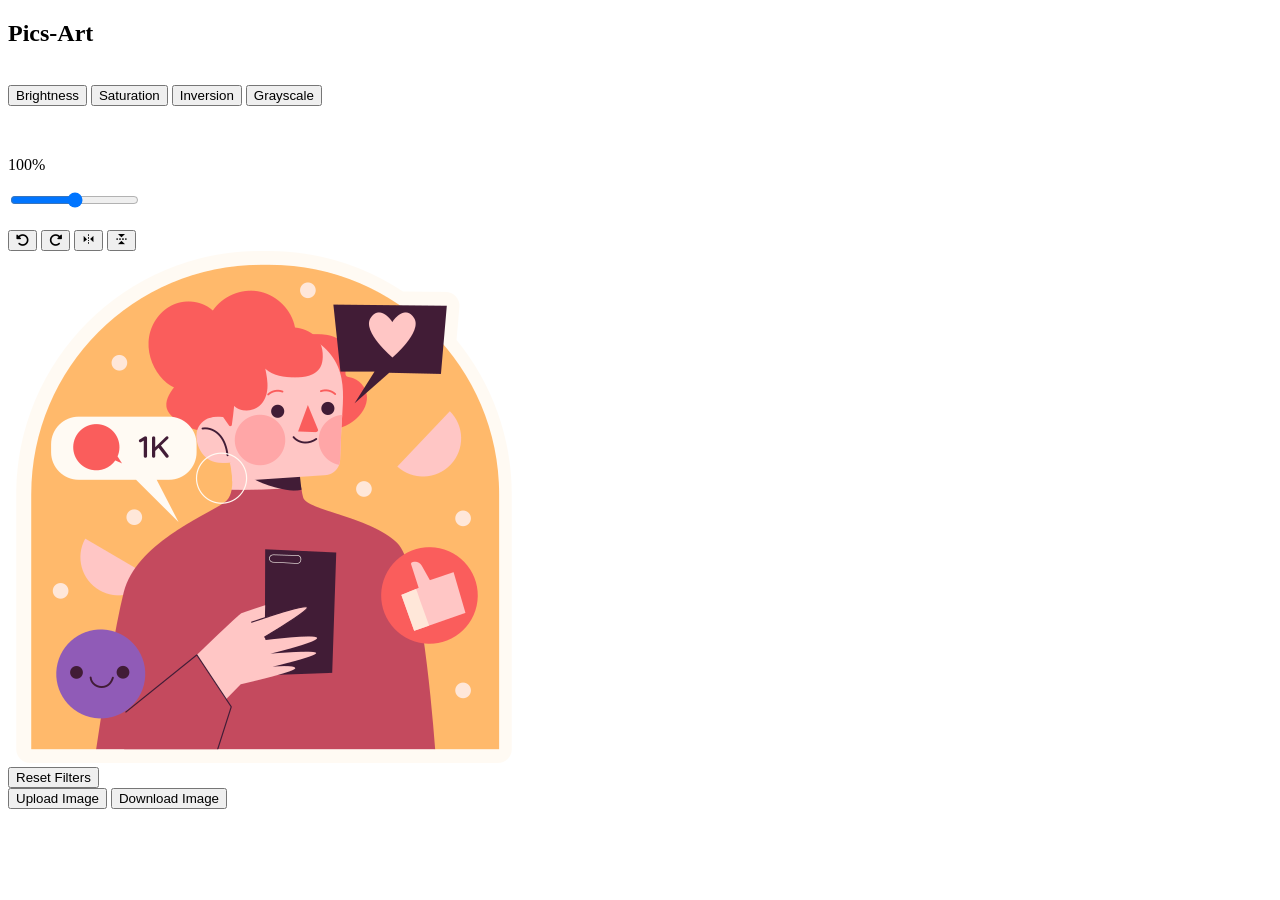
==== commit 28f104f4: "Update index.html" ====
--- a/index.html
+++ b/index.html
@@ -4,8 +4,8 @@
   <head>
     <meta charset="utf-8">
     <title>Pics-Art Pics-Editor</title>
-    <link rel="shortcut icon" href="icons8-photo-64.png" type="image/x-icon">
-    <link rel="stylesheet" href="Pics-Art.css">
+    <link rel="shortcut icon" href="/icons8-photo-64.png" type="image/x-icon">
+    <link rel="stylesheet" href="style.css">
     <meta name="viewport" content="width=device-width, initial-scale=1.0">
     <link rel="stylesheet" href="https://unpkg.com/boxicons@2.1.2/css/boxicons.min.css">
     <link rel="stylesheet" href="https://cdnjs.cloudflare.com/ajax/libs/font-awesome/6.1.1/css/all.min.css"/>
@@ -19,7 +19,7 @@
         <div class="wrapper">
             <div class="editor-panel">
                 <div class="filter">
-                    <label class="title">Filters</label>
+                    <label class="title" style="color: white;"><b>Filters</b>></label>
                     <div class="options">
                         <button id="brightness" class="active">Brightness</button>
                         <button id="saturation">Saturation</button>
@@ -28,14 +28,14 @@
                     </div>
                     <div class="slider">
                         <div class="filter-info">
-                            <p class="name">Brighteness</p>
+                            <p class="name"style="color: white; "><b>Brighteness</b></p>
                             <p class="value">100%</p>
                         </div>
                         <input type="range" value="100" min="0" max="200">
                     </div>
                 </div>
                 <div class="rotate">
-                    <label class="title">Rotate & Flip</label>
+                    <label class="title" style="color: white; " ><b>Rotate & Flip</b></label>
                     <div class="options">
                         <button id="left"><i class="fa-solid fa-rotate-left"></i></button>
                         <button id="right"><i class="fa-solid fa-rotate-right"></i></button>
@@ -58,7 +58,7 @@
         </div>
     </div>
 
-    <script src="Pics-Art.js"></script>
+    <script src="script.js"></script>
     
   </body>
 </html>
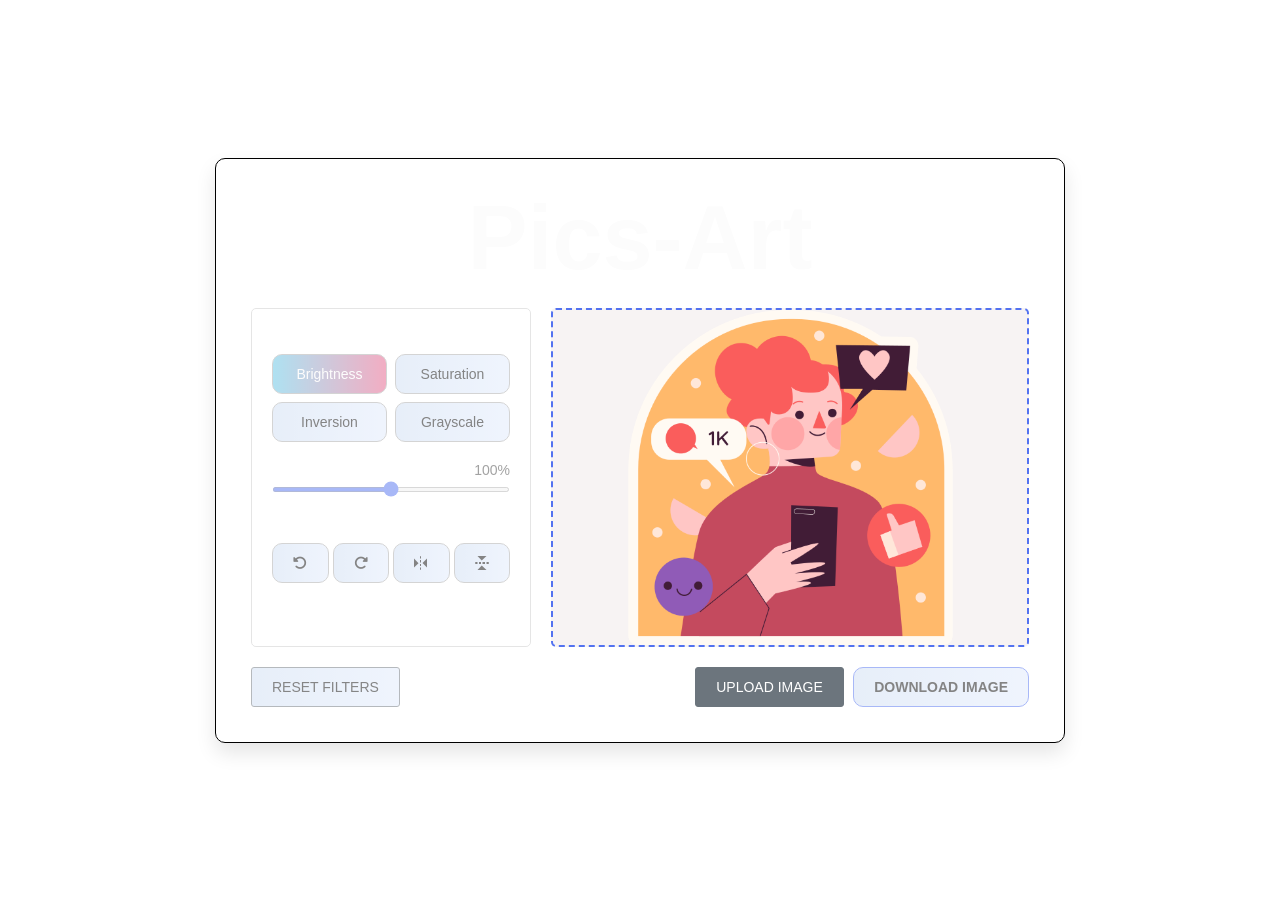
==== commit faf41287: "Update index.html" ====
--- a/index.html
+++ b/index.html
@@ -5,7 +5,7 @@
     <meta charset="utf-8">
     <title>Pics-Art Pics-Editor</title>
     <link rel="shortcut icon" href="/icons8-photo-64.png" type="image/x-icon">
-    <link rel="stylesheet" href="style.css">
+    <link rel="stylesheet" href="Pics-Art.css">
     <meta name="viewport" content="width=device-width, initial-scale=1.0">
     <link rel="stylesheet" href="https://unpkg.com/boxicons@2.1.2/css/boxicons.min.css">
     <link rel="stylesheet" href="https://cdnjs.cloudflare.com/ajax/libs/font-awesome/6.1.1/css/all.min.css"/>
@@ -58,7 +58,7 @@
         </div>
     </div>
 
-    <script src="script.js"></script>
+    <script src="Pics-Art.js"></script>
     
   </body>
 </html>
--- a/Pics-Art.css
+++ b/Pics-Art.css
@@ -0,0 +1,235 @@
+/* Import Google font - Poppins */
+@import url('https://fonts.googleapis.com/css2?family=Poppins:wght@400;500;600&display=swap');
+*{
+  margin: 0;
+  padding: 0;
+  box-sizing: border-box;
+  font-family: 'Poppins', sans-serif;
+}
+body{
+  display: flex;
+  padding: 10px;
+  min-height: 100vh;
+  align-items: center;
+  justify-content: center;
+  background: url('https://images.unsplash.com/photo-1534576409036-67c54bb86bba?ixlib=rb-1.2.1&ixid=MnwxMjA3fDB8MHxzZWFyY2h8MTI4fHxzZWF8ZW58MHwwfDB8fA%3D%3D&auto=format&fit=crop&w=600&q=60');
+  background-repeat: no-repeat;
+  background-size: cover;
+  background-position: 100% 100%;  
+}
+.h1{
+  
+    font-size: 10vmin;
+    line-height: 1.1;
+  
+}
+
+article{
+color: rgb(252, 252, 252);                  
+  /* -webkit-background-clip: text;
+  -webkit-text-fill-color: transparent; */
+  text-align: center;
+}
+.container{
+  border: 1px solid black;
+  width: 850px;
+  padding: 30px 35px 35px;
+  backdrop-filter: blur(10px);  
+  border-radius: 10px;
+  box-shadow: 0 10px 20px rgba(0,0,0,0.1);
+}
+.container.disable .editor-panel,
+.container.disable .controls .reset-filter,
+.container.disable .controls .save-img{
+  opacity: 0.5;
+  pointer-events: none;
+}
+.container h2{
+  margin-top: -8px;
+  font-size: 22px;
+  font-weight: 500;
+}
+.container .wrapper{
+  display: flex;
+  margin: 20px 0;
+  min-height: 335px;
+}
+.wrapper .editor-panel{
+  padding: 15px 20px;
+  width: 280px;
+  border-radius: 5px;
+  border: 1px solid #ccc;
+}
+.editor-panel .title{
+  display: block;
+  font-size: 16px;
+  margin-bottom: 12px;
+}
+.editor-panel .options, .controls{
+  display: flex;
+  flex-wrap: wrap;
+  justify-content: space-between;
+}
+.editor-panel button{
+  outline: none;
+  height: 40px;
+  font-size: 14px;
+  color: #0a0a0a;
+  background: #E0EAFC;  /* fallback for old browsers */
+  background: -webkit-linear-gradient(to right, #CFDEF3, #E0EAFC);  /* Chrome 10-25, Safari 5.1-6 */
+  background: linear-gradient(to right, #CFDEF3, #E0EAFC); /* W3C, IE 10+/ Edge, Firefox 16+, Chrome 26+, Opera 12+, Safari 7+ */
+    
+  border-radius: 10px;
+  margin-bottom: 8px;
+  border: 1px solid #aaa;
+}
+.editor-panel .filter button{
+  width: calc(100% / 2 - 4px);
+}
+.editor-panel button:hover{
+  color: white;
+  background: #E55D87;  /* fallback for old browsers */
+background: -webkit-linear-gradient(to right, #5FC3E4, #E55D87);  /* Chrome 10-25, Safari 5.1-6 */
+background: linear-gradient(to right, #5FC3E4, #E55D87); /* W3C, IE 10+/ Edge, Firefox 16+, Chrome 26+, Opera 12+, Safari 7+ */
+      
+}
+.filter button.active{
+  color: rgb(252, 250, 250);
+  background: #E55D87;  /* fallback for old browsers */
+background: -webkit-linear-gradient(to right, #5FC3E4, #E55D87);  /* Chrome 10-25, Safari 5.1-6 */
+background: linear-gradient(to right, #5FC3E4, #E55D87); /* W3C, IE 10+/ Edge, Firefox 16+, Chrome 26+, Opera 12+, Safari 7+ */
+
+}
+.filter .slider{
+  margin-top: 12px;
+}
+.filter .slider .filter-info{
+  display: flex;
+  color: #464646;
+  font-size: 14px;
+  justify-content: space-between;
+}
+.filter .slider input{
+  width: 100%;
+  height: 5px;
+  accent-color: #5372F0;
+}
+.editor-panel .rotate{
+  margin-top: 17px;
+}
+.editor-panel .rotate button{
+  display: flex;
+  align-items: center;
+  justify-content: center;
+  width: calc(100% / 4 - 3px);
+}
+.rotate .options button:nth-child(3),
+.rotate .options button:nth-child(4){
+  font-size: 18px;
+}
+.rotate .options button:active{
+  color: #fff;
+  background: #E55D87;  /* fallback for old browsers */
+background: -webkit-linear-gradient(to right, #5FC3E4, #E55D87);  /* Chrome 10-25, Safari 5.1-6 */
+background: linear-gradient(to right, #5FC3E4, #E55D87); /* W3C, IE 10+/ Edge, Firefox 16+, Chrome 26+, Opera 12+, Safari 7+ */
+
+}
+.wrapper .preview-img{
+  flex-grow: 1;
+  display: flex;
+  overflow: hidden;
+  margin-left: 20px;
+  border-radius: 5px;
+  align-items: center;
+  justify-content: center;
+  border: #5372F0 2px solid;
+  background: rgb(247, 243, 243);
+  border-style: dashed;
+}
+.preview-img img{
+  max-width: 490px;
+  max-height: 335px;
+  width: 100%;
+  height: 100%;
+  object-fit: contain;
+}
+.controls button{
+  padding: 11px 20px;
+  font-size: 14px;
+  border-radius: 3px;
+  outline: none;
+  color: #fff;
+  cursor: pointer;
+  background: none;
+  transition: all 0.3s ease;
+  text-transform: uppercase;
+}
+
+.controls .reset-filter{
+  background: #E0EAFC;  /* fallback for old browsers */
+  background: -webkit-linear-gradient(to right, #CFDEF3, #E0EAFC);  /* Chrome 10-25, Safari 5.1-6 */
+  background: linear-gradient(to right, #CFDEF3, #E0EAFC); /* W3C, IE 10+/ Edge, Firefox 16+, Chrome 26+, Opera 12+, Safari 7+ */
+
+  color: #0c0d0e;
+  border: 1px solid #6C757D;
+}
+.controls .reset-filter:hover{
+  color: rgb(241, 234, 234);
+  background: #E55D87;  /* fallback for old browsers */
+  background: -webkit-linear-gradient(to right, #5FC3E4, #E55D87);  /* Chrome 10-25, Safari 5.1-6 */
+  background: linear-gradient(to right, #5FC3E4, #E55D87); /* W3C, IE 10+/ Edge, Firefox 16+, Chrome 26+, Opera 12+, Safari 7+ */
+  
+}
+.controls .choose-img{
+  background: #6C757D;
+  border: 1px solid #6C757D;
+}
+.controls .save-img{
+  margin-left: 5px;
+  background: #E0EAFC;  /* fallback for old browsers */
+  background: -webkit-linear-gradient(to right, #CFDEF3, #E0EAFC);  /* Chrome 10-25, Safari 5.1-6 */
+  background: linear-gradient(to right, #CFDEF3, #E0EAFC); /* W3C, IE 10+/ Edge, Firefox 16+, Chrome 26+, Opera 12+, Safari 7+ */
+  color: #0a0a0a;
+  border: 1px solid #5372F0;
+  border-radius: 10px;
+  font-weight: 600;
+}
+.controls .save-img:hover{
+  background: #E55D87;  /* fallback for old browsers */
+  background: -webkit-linear-gradient(to right, #5FC3E4, #E55D87);  /* Chrome 10-25, Safari 5.1-6 */
+  background: linear-gradient(to right, #5FC3E4, #E55D87); /* W3C, IE 10+/ Edge, Firefox 16+, Chrome 26+, Opera 12+, Safari 7+ */
+  color: white;
+}
+@media screen and (max-width: 760px) {
+  .container{
+    padding: 25px;
+  }
+  .container .wrapper{
+    flex-wrap: wrap-reverse;
+  }
+  .wrapper .editor-panel{
+    width: 100%;
+  }
+  .wrapper .preview-img{
+    width: 100%;
+    margin: 0 0 15px;
+  }
+}
+
+@media screen and (max-width: 500px) {
+  .controls button{
+    width: 100%;
+    margin-top: 10px;
+    margin-bottom: 10px;
+  }
+ 
+  body{
+    background-image: none;
+  }
+  .controls .row{
+    width: 100%;
+  }
+  .controls .row .save-img{
+    margin-left: 0px;
+  }
+}
